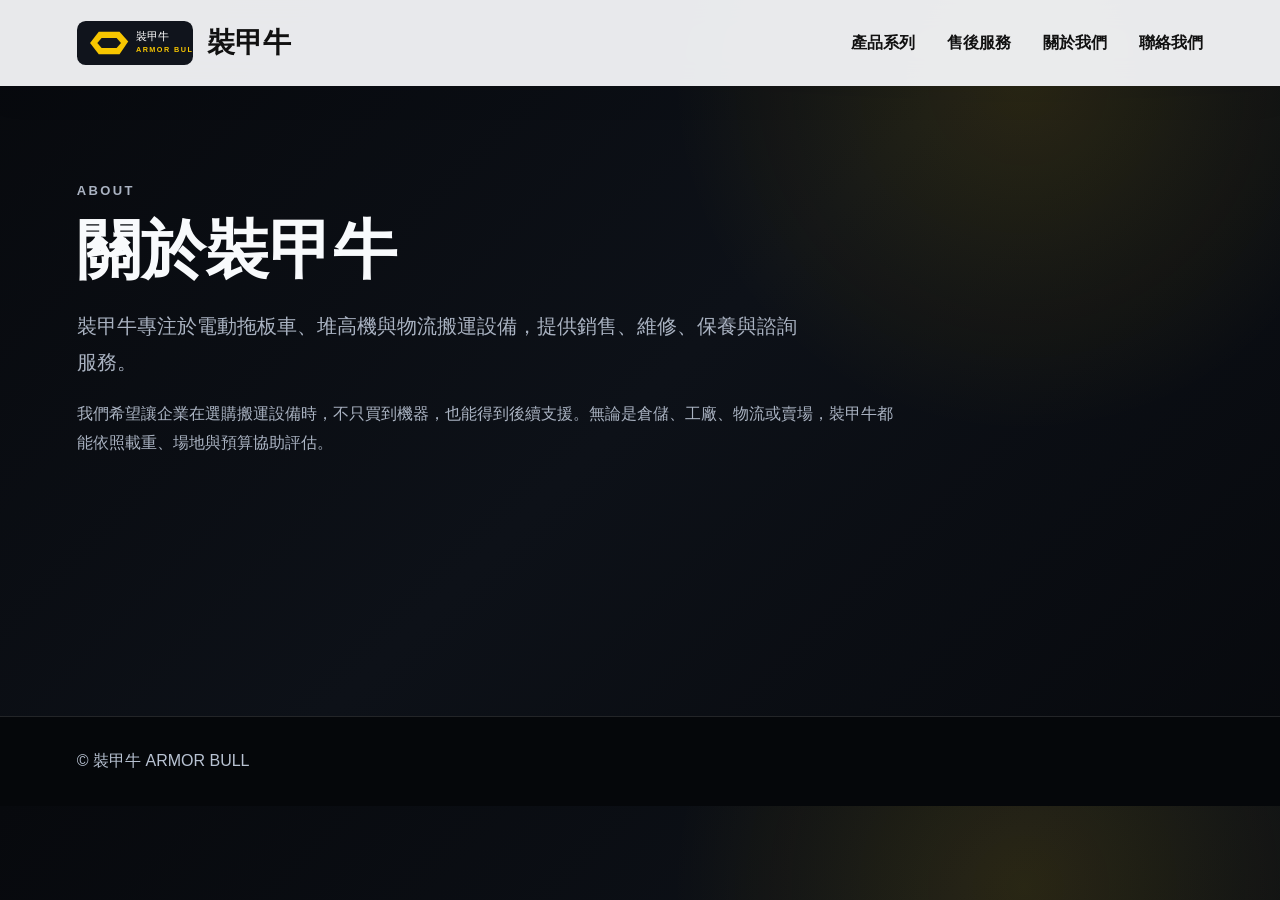
==== about.html @ fff9e332 "Add files via upload" ====
<!doctype html><html lang="zh-Hant"><head><meta charset="utf-8"><meta name="viewport" content="width=device-width,initial-scale=1"><title>關於裝甲牛｜ARMOR BULL</title><link rel="stylesheet" href="css/style.css"></head><body><header class="top"><a class="brand" href="index.html"><img src="images/logo.svg"><span>裝甲牛</span></a><button class="menu">☰</button><nav><a href="products.html">產品系列</a><a href="service.html">售後服務</a><a href="about.html">關於我們</a><a href="contact.html">聯絡我們</a></nav></header><main class="page narrow"><p class="eyebrow">ABOUT</p><h1>關於裝甲牛</h1><p class="lead">裝甲牛專注於電動拖板車、堆高機與物流搬運設備，提供銷售、維修、保養與諮詢服務。</p><p>我們希望讓企業在選購搬運設備時，不只買到機器，也能得到後續支援。無論是倉儲、工廠、物流或賣場，裝甲牛都能依照載重、場地與預算協助評估。</p></main><footer>© 裝甲牛 ARMOR BULL</footer><script src="js/main.js"></script></body></html>
---- css/style.css ----
:root{--bg:#07090d;--panel:#111620;--panel2:#171d28;--text:#f8fafc;--muted:#aab3c2;--yellow:#f7c600;--red:#d70f1d;--green:#06c755;--line:rgba(255,255,255,.12)}*{box-sizing:border-box}html{scroll-behavior:smooth}body{margin:0;font-family:'Noto Sans TC','Microsoft JhengHei',Arial,sans-serif;background:radial-gradient(circle at 80% 10%,rgba(247,198,0,.12),transparent 28%),linear-gradient(135deg,#07090d,#0d1118 50%,#07090d);color:var(--text)}a{color:inherit;text-decoration:none}.top{position:sticky;top:0;z-index:20;height:86px;display:flex;align-items:center;gap:28px;padding:0 6vw;background:rgba(247,248,250,.94);backdrop-filter:blur(14px);box-shadow:0 10px 30px rgba(0,0,0,.08);color:#111}.brand{display:flex;align-items:center;gap:14px;font-weight:900;font-size:28px}.brand img{width:116px;height:auto}.top nav{display:flex;gap:32px;margin-left:auto;font-weight:800}.top nav a{position:relative}.top nav a:after{content:"";position:absolute;left:0;bottom:-8px;width:0;height:3px;background:var(--yellow);transition:.25s}.top nav a:hover:after{width:100%}.actions{display:flex;gap:12px}.btn{display:inline-flex;align-items:center;justify-content:center;padding:15px 22px;border-radius:14px;font-weight:900;box-shadow:0 12px 28px rgba(0,0,0,.18);transition:.2s}.btn:hover{transform:translateY(-2px)}.red{background:var(--red);color:white}.green{background:var(--green);color:white}.yellow{background:var(--yellow);color:#111}.outline{border:1px solid white;color:white;background:transparent}.menu{display:none}.hero{min-height:calc(100vh - 86px);display:grid;grid-template-columns:1fr 1fr;gap:40px;align-items:center;padding:70px 6vw 40px;overflow:hidden}.eyebrow{color:var(--yellow);font-weight:900;letter-spacing:.18em;font-size:13px}.hero h1{font-size:clamp(46px,7vw,92px);line-height:1.02;margin:12px 0 24px;letter-spacing:-.06em}.hero h1 span{color:var(--yellow);text-shadow:0 0 28px rgba(247,198,0,.25)}.hero p,.lead{color:#dbe4f0;font-size:20px;line-height:1.8;max-width:720px}.heroBtns{display:flex;gap:12px;margin:28px 0}.heroArt{position:relative}.heroArt:before{content:"";position:absolute;inset:12% -8%;background:radial-gradient(circle,rgba(247,198,0,.35),transparent 58%);filter:blur(30px)}.heroArt img{position:relative;width:100%;animation:float 4s ease-in-out infinite}.stats{display:grid;grid-template-columns:repeat(4,1fr);gap:14px;margin-top:30px}.stats b{background:rgba(255,255,255,.06);border:1px solid var(--line);padding:20px 16px;border-radius:18px;font-size:26px}.stats span{display:block;color:#cbd5e1;font-size:13px;margin-top:8px}.section,.split,.page{padding:80px 6vw}.sectionHead{display:flex;align-items:end;justify-content:space-between;margin-bottom:24px}.section h2,.split h2,.page h1{font-size:clamp(34px,5vw,64px);line-height:1.1;margin:8px 0 22px}.cards,.productGrid{display:grid;grid-template-columns:repeat(3,1fr);gap:22px}.cards article,.productGrid article,.contactBox{background:linear-gradient(180deg,rgba(255,255,255,.08),rgba(255,255,255,.03));border:1px solid var(--line);border-radius:26px;padding:28px;box-shadow:0 24px 70px rgba(0,0,0,.22)}.cards h3,.productGrid h2{font-size:28px;margin:0 0 14px}.cards p,.productGrid p,.page p,.serviceList{color:var(--muted);line-height:1.8}.split{display:grid;grid-template-columns:1fr 1fr;gap:40px;align-items:center;background:linear-gradient(90deg,rgba(247,198,0,.08),transparent)}.serviceList{list-style:none;margin:0;padding:0;display:grid;gap:14px}.serviceList li{background:#101620;border:1px solid var(--line);padding:22px 26px;border-radius:18px;font-weight:900;color:white}.serviceList li:before{content:"✓";color:var(--yellow);margin-right:12px}.cta{text-align:center;margin:40px 6vw 80px;padding:60px 24px;border-radius:34px;background:linear-gradient(135deg,#191f2b,#090b10);border:1px solid var(--line)}.cta h2{font-size:42px;margin:0 0 14px}.productGrid img{width:100%;background:#0c1119;border-radius:18px}.page{min-height:70vh}.narrow{max-width:980px}.contactBox{display:grid;grid-template-columns:1fr 1fr;gap:24px}.contactBox iframe{width:100%;height:360px;border:0;border-radius:20px;filter:grayscale(.15)}footer{padding:34px 6vw;color:#b8c2d2;background:#05070a;border-top:1px solid var(--line)}.reveal{opacity:0;transform:translateY(28px);transition:.7s}.reveal.show{opacity:1;transform:none}@keyframes float{0%,100%{transform:translateY(0)}50%{transform:translateY(-16px)}}@media(max-width:900px){.top{height:auto;min-height:76px;flex-wrap:wrap;padding:12px 5vw}.brand img{width:90px}.brand{font-size:22px}.menu{display:block;margin-left:auto;background:#111;color:#fff;border:0;border-radius:10px;padding:10px 14px}.top nav,.actions{display:none;width:100%}.top.open nav,.top.open .actions{display:flex;flex-direction:column;gap:12px}.hero{grid-template-columns:1fr;padding-top:44px}.stats,.cards,.productGrid,.split,.contactBox{grid-template-columns:1fr}.hero h1{font-size:54px}.hero p{font-size:17px}.section,.split,.page{padding:54px 5vw}.cta h2{font-size:30px}}
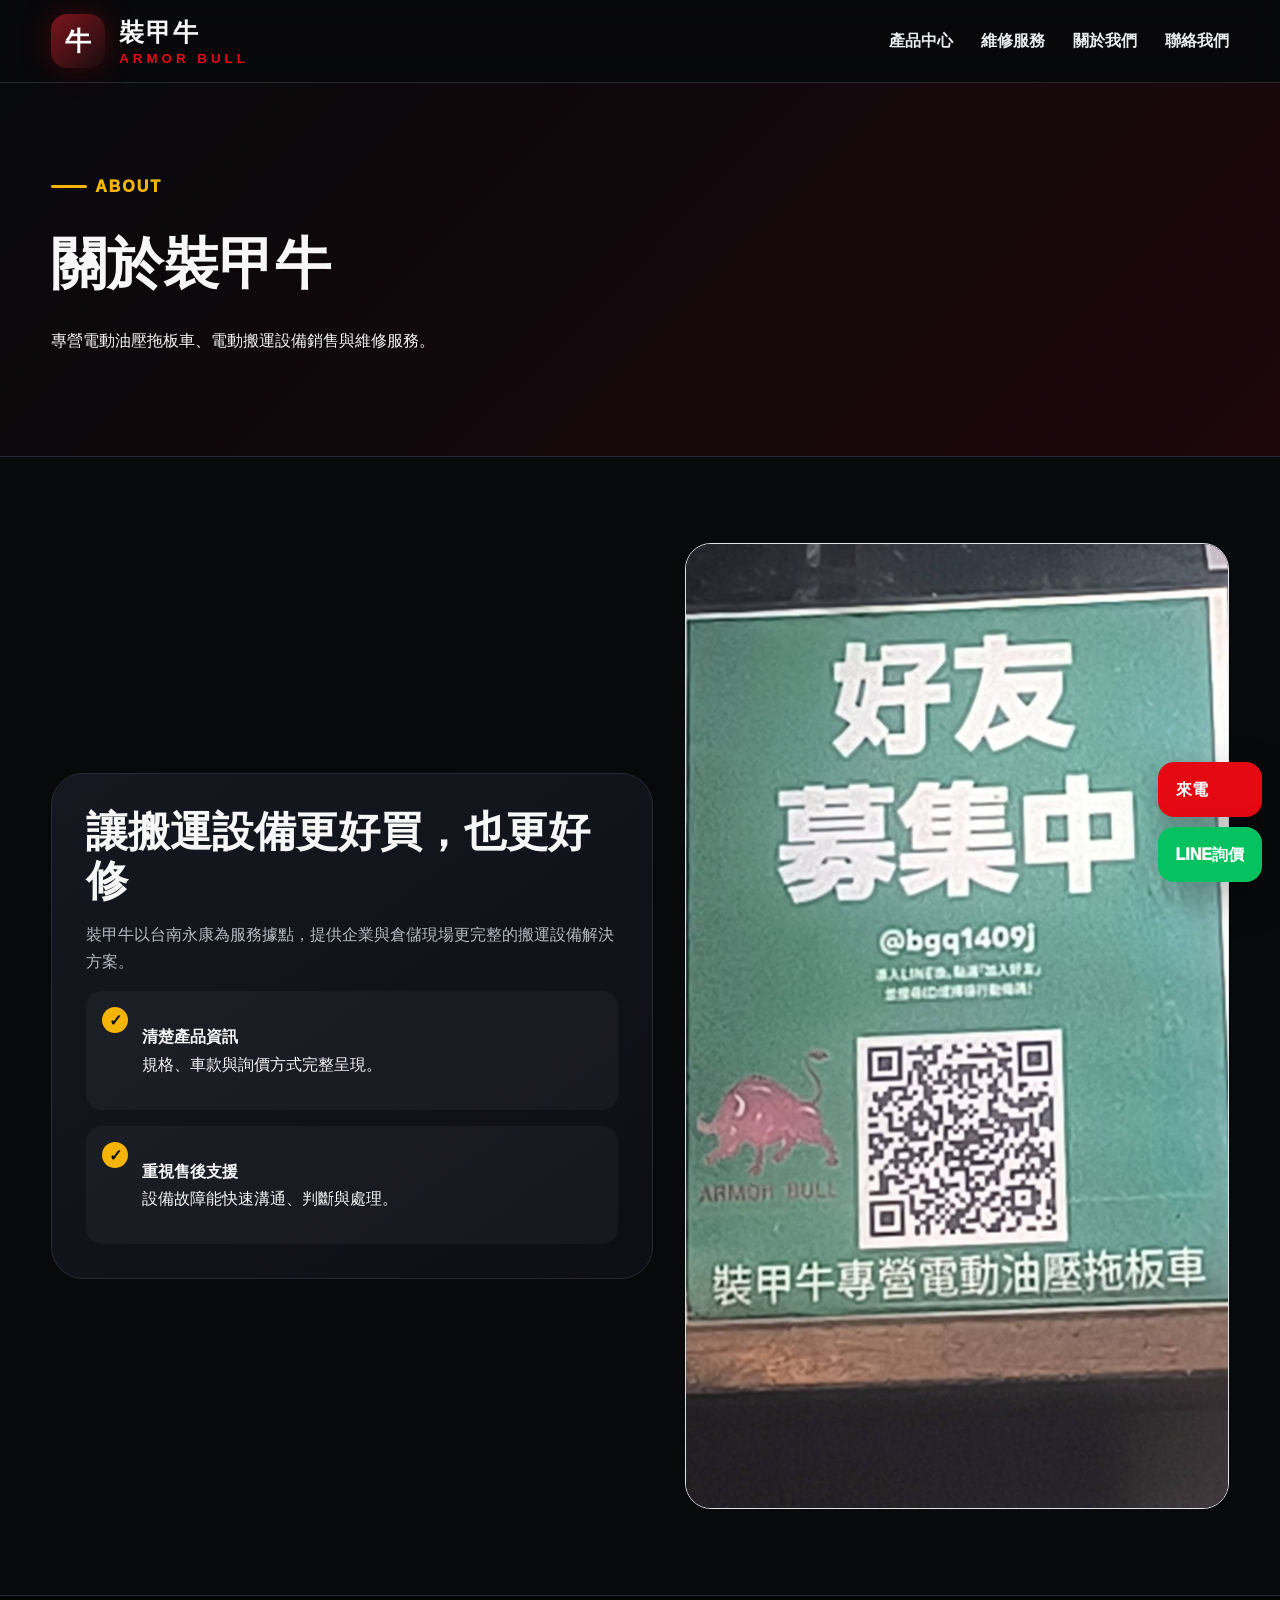
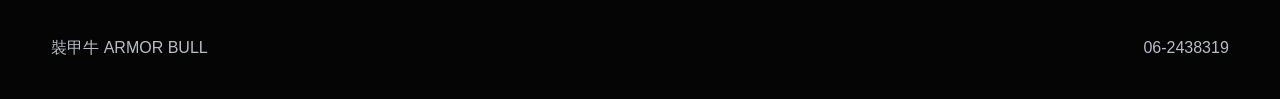
==== commit 9fee3915: "Add files via upload" ====
--- a/about.html
+++ b/about.html
@@ -1 +1 @@
-<!doctype html><html lang="zh-Hant"><head><meta charset="utf-8"><meta name="viewport" content="width=device-width,initial-scale=1"><title>關於裝甲牛｜ARMOR BULL</title><link rel="stylesheet" href="css/style.css"></head><body><header class="top"><a class="brand" href="index.html"><img src="images/logo.svg"><span>裝甲牛</span></a><button class="menu">☰</button><nav><a href="products.html">產品系列</a><a href="service.html">售後服務</a><a href="about.html">關於我們</a><a href="contact.html">聯絡我們</a></nav></header><main class="page narrow"><p class="eyebrow">ABOUT</p><h1>關於裝甲牛</h1><p class="lead">裝甲牛專注於電動拖板車、堆高機與物流搬運設備，提供銷售、維修、保養與諮詢服務。</p><p>我們希望讓企業在選購搬運設備時，不只買到機器，也能得到後續支援。無論是倉儲、工廠、物流或賣場，裝甲牛都能依照載重、場地與預算協助評估。</p></main><footer>© 裝甲牛 ARMOR BULL</footer><script src="js/main.js"></script></body></html>
+<!doctype html><html lang="zh-Hant"><head><meta charset="utf-8"><meta name="viewport" content="width=device-width,initial-scale=1"><title>關於裝甲牛｜ARMOR BULL</title><link rel="stylesheet" href="css/style.css"></head><body><nav class="nav"><div class="container nav-inner"><a class="brand" href="index.html"><div class="bull-mark"><span>牛</span></div><div><h1>裝甲牛</h1><small>ARMOR BULL</small></div></a><div class="nav-links"><a href="products.html">產品中心</a><a href="service.html">維修服務</a><a href="about.html">關於我們</a><a href="contact.html">聯絡我們</a></div></div></nav><header class="page-hero"><div class="container"><div class="eyebrow">ABOUT</div><h2>關於裝甲牛</h2><p class="lead">專營電動油壓拖板車、電動搬運設備銷售與維修服務。</p></div></header><section class="section"><div class="container feature"><div class="feature-box"><h2>讓搬運設備更好買，也更好修</h2><p class="lead">裝甲牛以台南永康為服務據點，提供企業與倉儲現場更完整的搬運設備解決方案。</p><div class="feature-list"><div><span class="check">✓</span><p><b>清楚產品資訊</b><br>規格、車款與詢價方式完整呈現。</p></div><div><span class="check">✓</span><p><b>重視售後支援</b><br>設備故障能快速溝通、判斷與處理。</p></div></div></div><div class="detail-img"><img src="images/armorbull-line-card.jpg" alt="裝甲牛 LINE QR Code"></div></div></section><footer class="footer"><div class="container footer-grid"><div>裝甲牛 ARMOR BULL</div><div>06-2438319</div></div></footer><div class="floating"><a class="btn-red" href="tel:062438319">來電</a><a class="btn-green" href="contact.html">LINE詢價</a></div><script src="js/main.js"></script></body></html>
--- a/css/style.css
+++ b/css/style.css
@@ -1 +1 @@
-:root{--bg:#07090d;--panel:#111620;--panel2:#171d28;--text:#f8fafc;--muted:#aab3c2;--yellow:#f7c600;--red:#d70f1d;--green:#06c755;--line:rgba(255,255,255,.12)}*{box-sizing:border-box}html{scroll-behavior:smooth}body{margin:0;font-family:'Noto Sans TC','Microsoft JhengHei',Arial,sans-serif;background:radial-gradient(circle at 80% 10%,rgba(247,198,0,.12),transparent 28%),linear-gradient(135deg,#07090d,#0d1118 50%,#07090d);color:var(--text)}a{color:inherit;text-decoration:none}.top{position:sticky;top:0;z-index:20;height:86px;display:flex;align-items:center;gap:28px;padding:0 6vw;background:rgba(247,248,250,.94);backdrop-filter:blur(14px);box-shadow:0 10px 30px rgba(0,0,0,.08);color:#111}.brand{display:flex;align-items:center;gap:14px;font-weight:900;font-size:28px}.brand img{width:116px;height:auto}.top nav{display:flex;gap:32px;margin-left:auto;font-weight:800}.top nav a{position:relative}.top nav a:after{content:"";position:absolute;left:0;bottom:-8px;width:0;height:3px;background:var(--yellow);transition:.25s}.top nav a:hover:after{width:100%}.actions{display:flex;gap:12px}.btn{display:inline-flex;align-items:center;justify-content:center;padding:15px 22px;border-radius:14px;font-weight:900;box-shadow:0 12px 28px rgba(0,0,0,.18);transition:.2s}.btn:hover{transform:translateY(-2px)}.red{background:var(--red);color:white}.green{background:var(--green);color:white}.yellow{background:var(--yellow);color:#111}.outline{border:1px solid white;color:white;background:transparent}.menu{display:none}.hero{min-height:calc(100vh - 86px);display:grid;grid-template-columns:1fr 1fr;gap:40px;align-items:center;padding:70px 6vw 40px;overflow:hidden}.eyebrow{color:var(--yellow);font-weight:900;letter-spacing:.18em;font-size:13px}.hero h1{font-size:clamp(46px,7vw,92px);line-height:1.02;margin:12px 0 24px;letter-spacing:-.06em}.hero h1 span{color:var(--yellow);text-shadow:0 0 28px rgba(247,198,0,.25)}.hero p,.lead{color:#dbe4f0;font-size:20px;line-height:1.8;max-width:720px}.heroBtns{display:flex;gap:12px;margin:28px 0}.heroArt{position:relative}.heroArt:before{content:"";position:absolute;inset:12% -8%;background:radial-gradient(circle,rgba(247,198,0,.35),transparent 58%);filter:blur(30px)}.heroArt img{position:relative;width:100%;animation:float 4s ease-in-out infinite}.stats{display:grid;grid-template-columns:repeat(4,1fr);gap:14px;margin-top:30px}.stats b{background:rgba(255,255,255,.06);border:1px solid var(--line);padding:20px 16px;border-radius:18px;font-size:26px}.stats span{display:block;color:#cbd5e1;font-size:13px;margin-top:8px}.section,.split,.page{padding:80px 6vw}.sectionHead{display:flex;align-items:end;justify-content:space-between;margin-bottom:24px}.section h2,.split h2,.page h1{font-size:clamp(34px,5vw,64px);line-height:1.1;margin:8px 0 22px}.cards,.productGrid{display:grid;grid-template-columns:repeat(3,1fr);gap:22px}.cards article,.productGrid article,.contactBox{background:linear-gradient(180deg,rgba(255,255,255,.08),rgba(255,255,255,.03));border:1px solid var(--line);border-radius:26px;padding:28px;box-shadow:0 24px 70px rgba(0,0,0,.22)}.cards h3,.productGrid h2{font-size:28px;margin:0 0 14px}.cards p,.productGrid p,.page p,.serviceList{color:var(--muted);line-height:1.8}.split{display:grid;grid-template-columns:1fr 1fr;gap:40px;align-items:center;background:linear-gradient(90deg,rgba(247,198,0,.08),transparent)}.serviceList{list-style:none;margin:0;padding:0;display:grid;gap:14px}.serviceList li{background:#101620;border:1px solid var(--line);padding:22px 26px;border-radius:18px;font-weight:900;color:white}.serviceList li:before{content:"✓";color:var(--yellow);margin-right:12px}.cta{text-align:center;margin:40px 6vw 80px;padding:60px 24px;border-radius:34px;background:linear-gradient(135deg,#191f2b,#090b10);border:1px solid var(--line)}.cta h2{font-size:42px;margin:0 0 14px}.productGrid img{width:100%;background:#0c1119;border-radius:18px}.page{min-height:70vh}.narrow{max-width:980px}.contactBox{display:grid;grid-template-columns:1fr 1fr;gap:24px}.contactBox iframe{width:100%;height:360px;border:0;border-radius:20px;filter:grayscale(.15)}footer{padding:34px 6vw;color:#b8c2d2;background:#05070a;border-top:1px solid var(--line)}.reveal{opacity:0;transform:translateY(28px);transition:.7s}.reveal.show{opacity:1;transform:none}@keyframes float{0%,100%{transform:translateY(0)}50%{transform:translateY(-16px)}}@media(max-width:900px){.top{height:auto;min-height:76px;flex-wrap:wrap;padding:12px 5vw}.brand img{width:90px}.brand{font-size:22px}.menu{display:block;margin-left:auto;background:#111;color:#fff;border:0;border-radius:10px;padding:10px 14px}.top nav,.actions{display:none;width:100%}.top.open nav,.top.open .actions{display:flex;flex-direction:column;gap:12px}.hero{grid-template-columns:1fr;padding-top:44px}.stats,.cards,.productGrid,.split,.contactBox{grid-template-columns:1fr}.hero h1{font-size:54px}.hero p{font-size:17px}.section,.split,.page{padding:54px 5vw}.cta h2{font-size:30px}}
+:root{--bg:#08090b;--panel:#111318;--text:#f7f7f7;--muted:#b7bbc5;--red:#e50914;--gold:#f5b400;--line:#262a33;--green:#05c160}*{box-sizing:border-box}html{scroll-behavior:smooth}body{margin:0;font-family:"Noto Sans TC","Microsoft JhengHei",Arial,sans-serif;background:#08090b;color:var(--text);line-height:1.7}a{text-decoration:none;color:inherit}img{max-width:100%;display:block}.container{width:min(1180px,92%);margin:auto}.nav{position:sticky;top:0;z-index:50;background:rgba(8,9,11,.88);backdrop-filter:blur(16px);border-bottom:1px solid var(--line)}.nav-inner{height:82px;display:flex;align-items:center;justify-content:space-between;gap:24px}.brand{display:flex;align-items:center;gap:14px}.bull-mark{width:54px;height:54px;border-radius:16px;background:linear-gradient(135deg,#7b151c,#1a0d0f);display:grid;place-items:center;box-shadow:0 0 30px rgba(229,9,20,.25)}.bull-mark span{font-weight:1000;font-size:26px;color:#fff}.brand h1{font-size:25px;margin:0;letter-spacing:2px}.brand small{display:block;color:var(--red);font-weight:900;letter-spacing:4px;margin-top:-6px}.nav-links{display:flex;gap:28px;align-items:center;font-weight:800}.nav-links a{color:#e9ebef}.nav-links a:hover{color:var(--gold)}.btn{display:inline-flex;align-items:center;justify-content:center;gap:8px;border-radius:14px;padding:12px 18px;font-weight:900;border:1px solid transparent}.btn-red{background:var(--red);color:#fff;box-shadow:0 15px 40px rgba(229,9,20,.28)}.btn-green{background:var(--green);color:#fff}.btn-outline{border-color:#fff;color:#fff}.hero{position:relative;min-height:calc(100vh - 82px);overflow:hidden;background:radial-gradient(circle at 75% 30%,rgba(229,9,20,.35),transparent 28%),linear-gradient(120deg,#07080a 0%,#101116 55%,#24080d 100%)}.hero:before{content:"";position:absolute;inset:0;background:linear-gradient(rgba(255,255,255,.035) 1px,transparent 1px),linear-gradient(90deg,rgba(255,255,255,.035) 1px,transparent 1px);background-size:58px 58px;mask-image:linear-gradient(to bottom,black,transparent 85%)}.hero-grid{position:relative;display:grid;grid-template-columns:1fr 1fr;gap:44px;align-items:center;min-height:calc(100vh - 82px);padding:72px 0}.eyebrow{display:inline-flex;gap:8px;align-items:center;color:var(--gold);font-weight:1000;letter-spacing:2px;margin-bottom:16px}.eyebrow:before{content:"";width:36px;height:3px;background:var(--gold);border-radius:99px}.hero h2{font-size:clamp(44px,7vw,92px);line-height:1.02;margin:0 0 22px;font-weight:1000;letter-spacing:-2px}.hero h2 span{color:var(--red)}.hero p{font-size:20px;color:#e9edf5;max-width:640px;margin:0 0 28px}.hero-actions{display:flex;gap:14px;flex-wrap:wrap}.hero-card{position:relative;border-radius:36px;background:linear-gradient(145deg,rgba(255,255,255,.12),rgba(255,255,255,.03));border:1px solid rgba(255,255,255,.13);padding:18px;box-shadow:0 30px 80px rgba(0,0,0,.45)}.hero-card img{border-radius:26px;aspect-ratio:4/5;object-fit:cover;object-position:center}.spec-strip{display:grid;grid-template-columns:repeat(4,1fr);gap:14px;margin-top:28px}.spec{background:rgba(255,255,255,.06);border:1px solid rgba(255,255,255,.1);border-radius:18px;padding:18px}.spec b{font-size:26px;color:#fff}.spec span{display:block;color:#bfc3ce;font-weight:700}.section{padding:86px 0}.section.light{background:#f5f6f8;color:#15171d}.section-head{display:flex;align-items:end;justify-content:space-between;gap:24px;margin-bottom:34px}.section h2{font-size:42px;line-height:1.15;margin:0}.section p.lead{color:var(--muted);max-width:680px}.light p.lead{color:#535864}.grid3{display:grid;grid-template-columns:repeat(3,1fr);gap:22px}.card{background:var(--panel);border:1px solid var(--line);border-radius:26px;overflow:hidden;transition:.25s}.card:hover{transform:translateY(-6px);border-color:rgba(245,180,0,.55)}.card-img{height:280px;background:#fff;display:grid;place-items:center;overflow:hidden}.card-img img{width:100%;height:100%;object-fit:cover}.card-body{padding:24px}.tag{display:inline-flex;padding:5px 10px;background:rgba(229,9,20,.13);color:#ff5861;border-radius:999px;font-size:13px;font-weight:900;margin-bottom:10px}.card h3{font-size:26px;margin:0 0 8px}.card p{color:var(--muted);margin:0 0 16px}.meta{display:flex;gap:10px;flex-wrap:wrap}.meta span{border:1px solid var(--line);border-radius:999px;padding:6px 10px;color:#dfe2ea;font-size:13px}.light .card{background:#fff;border-color:#e1e4ea;color:#111}.light .card p{color:#555b66}.light .meta span{color:#333;border-color:#d8dbe2}.feature{display:grid;grid-template-columns:1.05fr .95fr;gap:32px;align-items:center}.feature-box{background:linear-gradient(145deg,#151820,#0d0f14);border:1px solid var(--line);border-radius:32px;padding:34px}.feature-list{display:grid;gap:16px}.feature-list div{display:flex;gap:14px;align-items:flex-start;background:rgba(255,255,255,.04);padding:16px;border-radius:16px}.check{width:26px;height:26px;border-radius:50%;background:var(--gold);color:#111;display:grid;place-items:center;font-weight:1000;flex:0 0 auto}.gallery{display:grid;grid-template-columns:1.2fr .8fr;gap:18px}.gallery img{border-radius:24px;background:#fff;width:100%;height:100%;object-fit:cover}.gallery-side{display:grid;gap:18px}.service-grid{display:grid;grid-template-columns:repeat(4,1fr);gap:18px}.service{padding:26px;border-radius:24px;background:#fff;border:1px solid #e2e4e9}.service h3{margin:0 0 8px}.service p{color:#555b66;margin:0}.contact-band{background:linear-gradient(135deg,#e50914,#7b1117);border-radius:34px;padding:42px;display:flex;justify-content:space-between;gap:24px;align-items:center}.contact-band h2{margin:0;font-size:36px}.footer{background:#050506;border-top:1px solid var(--line);padding:38px 0;color:#b8bdc8}.footer-grid{display:flex;justify-content:space-between;gap:24px;flex-wrap:wrap}.floating{position:fixed;right:18px;bottom:18px;z-index:60;display:grid;gap:10px}.floating a{padding:14px 18px;border-radius:16px;color:#fff;font-weight:1000;box-shadow:0 15px 40px rgba(0,0,0,.28)}.page-hero{padding:86px 0;background:linear-gradient(135deg,#08090b,#1d070b);border-bottom:1px solid var(--line)}.page-hero h2{font-size:56px;margin:0}.product-detail{display:grid;grid-template-columns:1fr 1fr;gap:28px;align-items:start;margin-bottom:36px}.detail-img{background:#fff;border-radius:26px;overflow:hidden;border:1px solid #e2e4e9}.detail-card{background:#fff;border-radius:26px;padding:28px;border:1px solid #e2e4e9}.detail-card h3{font-size:32px;margin:0 0 10px}.table{width:100%;border-collapse:collapse;background:#fff;border-radius:20px;overflow:hidden}.table th,.table td{border-bottom:1px solid #e5e7eb;padding:13px;text-align:left}.table th{background:#111318;color:#fff}.note{font-size:14px;color:#667}@media(max-width:900px){.nav-inner{height:auto;padding:14px 0;align-items:flex-start}.nav-links{display:none}.hero-grid,.feature,.product-detail,.gallery{grid-template-columns:1fr}.spec-strip,.grid3,.service-grid{grid-template-columns:1fr 1fr}.hero h2{font-size:48px}.section h2,.page-hero h2{font-size:36px}.contact-band{display:block}.hero-card img{aspect-ratio:1/1}}@media(max-width:560px){.spec-strip,.grid3,.service-grid{grid-template-columns:1fr}.brand h1{font-size:21px}.hero{min-height:auto}.hero-grid{padding:42px 0}.section{padding:58px 0}.floating{right:12px;bottom:12px}.floating a{padding:12px 14px}.card-img{height:220px}}
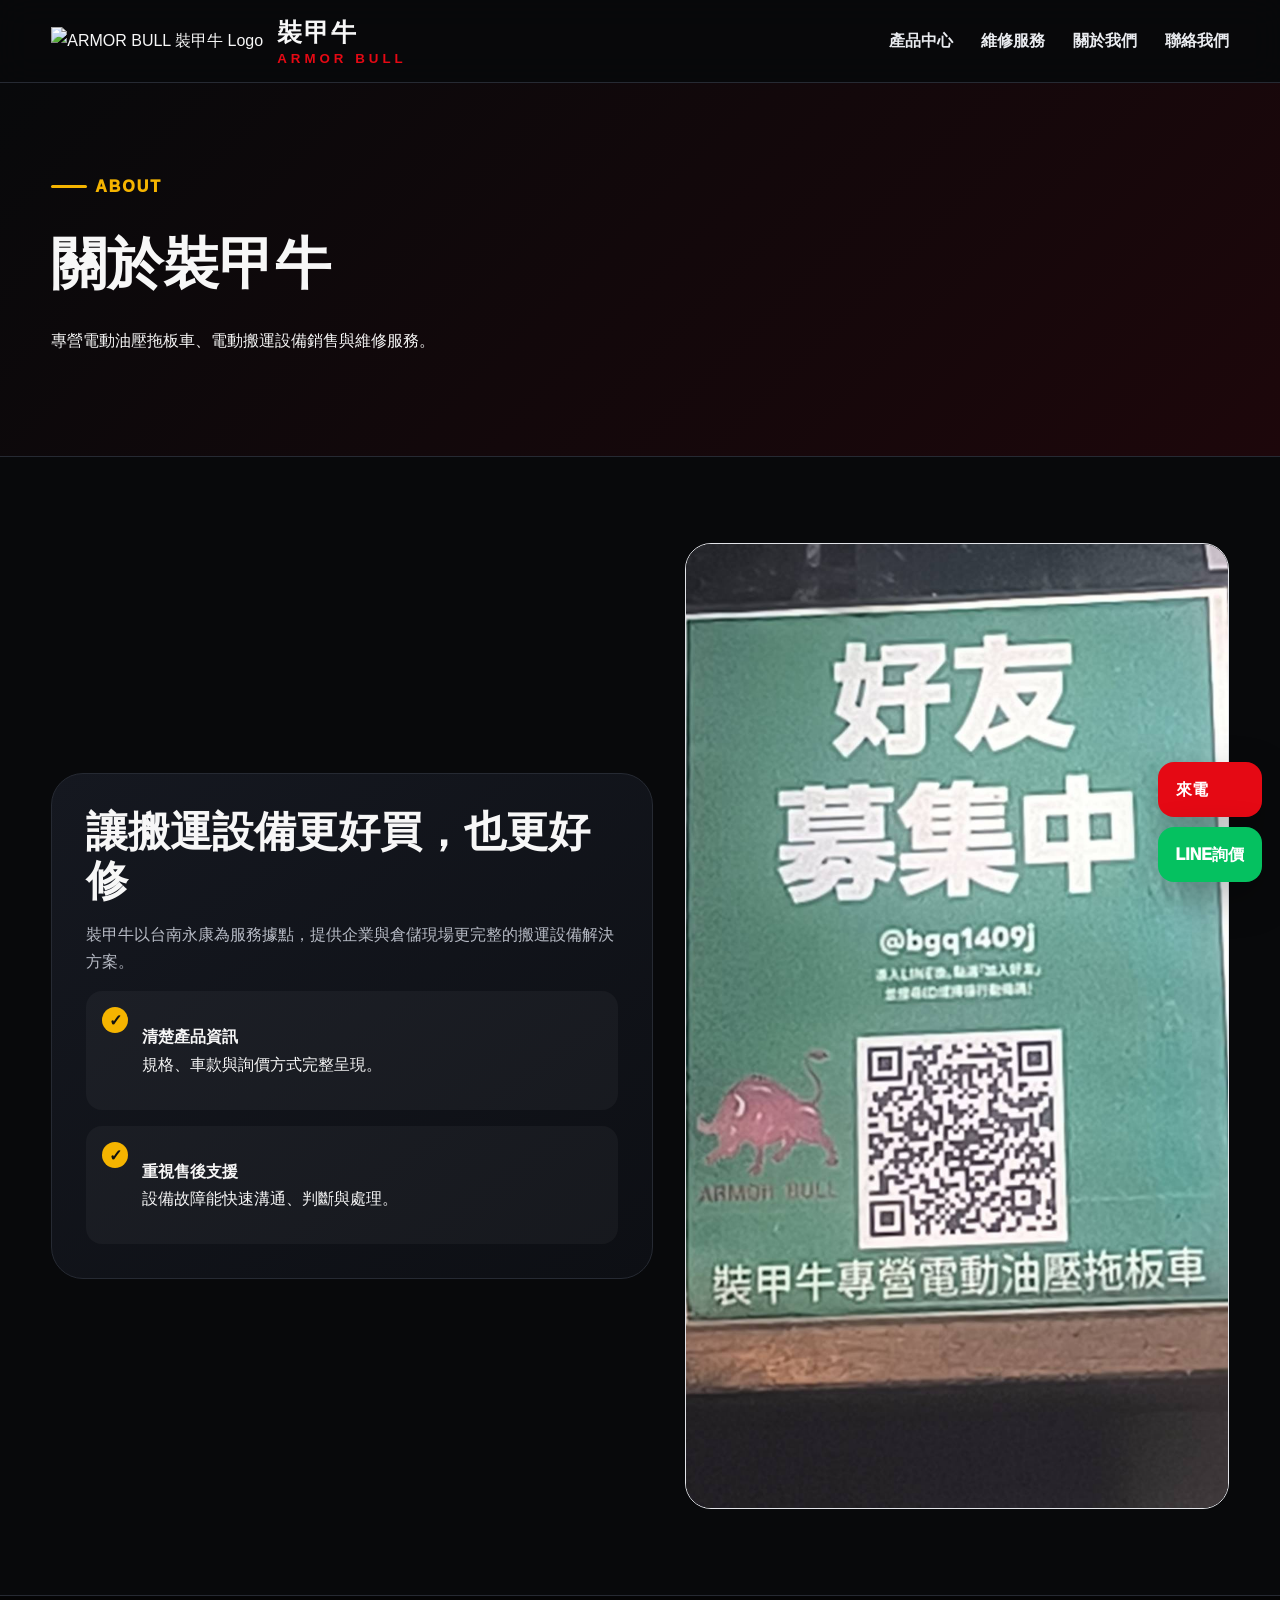
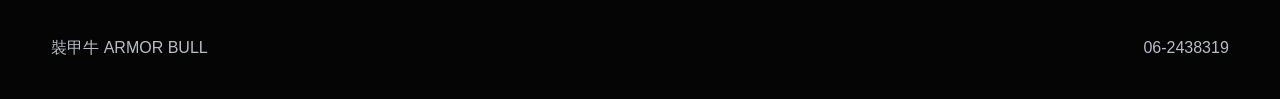
==== commit 60a9649f: "Add files via upload" ====
--- a/about.html
+++ b/about.html
@@ -1 +1 @@
-<!doctype html><html lang="zh-Hant"><head><meta charset="utf-8"><meta name="viewport" content="width=device-width,initial-scale=1"><title>關於裝甲牛｜ARMOR BULL</title><link rel="stylesheet" href="css/style.css"></head><body><nav class="nav"><div class="container nav-inner"><a class="brand" href="index.html"><div class="bull-mark"><span>牛</span></div><div><h1>裝甲牛</h1><small>ARMOR BULL</small></div></a><div class="nav-links"><a href="products.html">產品中心</a><a href="service.html">維修服務</a><a href="about.html">關於我們</a><a href="contact.html">聯絡我們</a></div></div></nav><header class="page-hero"><div class="container"><div class="eyebrow">ABOUT</div><h2>關於裝甲牛</h2><p class="lead">專營電動油壓拖板車、電動搬運設備銷售與維修服務。</p></div></header><section class="section"><div class="container feature"><div class="feature-box"><h2>讓搬運設備更好買，也更好修</h2><p class="lead">裝甲牛以台南永康為服務據點，提供企業與倉儲現場更完整的搬運設備解決方案。</p><div class="feature-list"><div><span class="check">✓</span><p><b>清楚產品資訊</b><br>規格、車款與詢價方式完整呈現。</p></div><div><span class="check">✓</span><p><b>重視售後支援</b><br>設備故障能快速溝通、判斷與處理。</p></div></div></div><div class="detail-img"><img src="images/armorbull-line-card.jpg" alt="裝甲牛 LINE QR Code"></div></div></section><footer class="footer"><div class="container footer-grid"><div>裝甲牛 ARMOR BULL</div><div>06-2438319</div></div></footer><div class="floating"><a class="btn-red" href="tel:062438319">來電</a><a class="btn-green" href="contact.html">LINE詢價</a></div><script src="js/main.js"></script></body></html>
+<!doctype html><html lang="zh-Hant"><head><meta charset="utf-8"><meta name="viewport" content="width=device-width,initial-scale=1"><title>關於裝甲牛｜ARMOR BULL</title><link rel="stylesheet" href="css/style.css"></head><body><nav class="nav"><div class="container nav-inner"><a class="brand" href="index.html"><img class="brand-logo" src="images/armor-bull-logo.jpg" alt="ARMOR BULL 裝甲牛 Logo"><div><h1>裝甲牛</h1><small>ARMOR BULL</small></div></a><div class="nav-links"><a href="products.html">產品中心</a><a href="service.html">維修服務</a><a href="about.html">關於我們</a><a href="contact.html">聯絡我們</a></div></div></nav><header class="page-hero"><div class="container"><div class="eyebrow">ABOUT</div><h2>關於裝甲牛</h2><p class="lead">專營電動油壓拖板車、電動搬運設備銷售與維修服務。</p></div></header><section class="section"><div class="container feature"><div class="feature-box"><h2>讓搬運設備更好買，也更好修</h2><p class="lead">裝甲牛以台南永康為服務據點，提供企業與倉儲現場更完整的搬運設備解決方案。</p><div class="feature-list"><div><span class="check">✓</span><p><b>清楚產品資訊</b><br>規格、車款與詢價方式完整呈現。</p></div><div><span class="check">✓</span><p><b>重視售後支援</b><br>設備故障能快速溝通、判斷與處理。</p></div></div></div><div class="detail-img"><img src="images/armorbull-line-card.jpg" alt="裝甲牛 LINE QR Code"></div></div></section><footer class="footer"><div class="container footer-grid"><div>裝甲牛 ARMOR BULL</div><div>06-2438319</div></div></footer><div class="floating"><a class="btn-red" href="tel:062438319">來電</a><a class="btn-green" href="contact.html">LINE詢價</a></div><script src="js/main.js"></script></body></html>
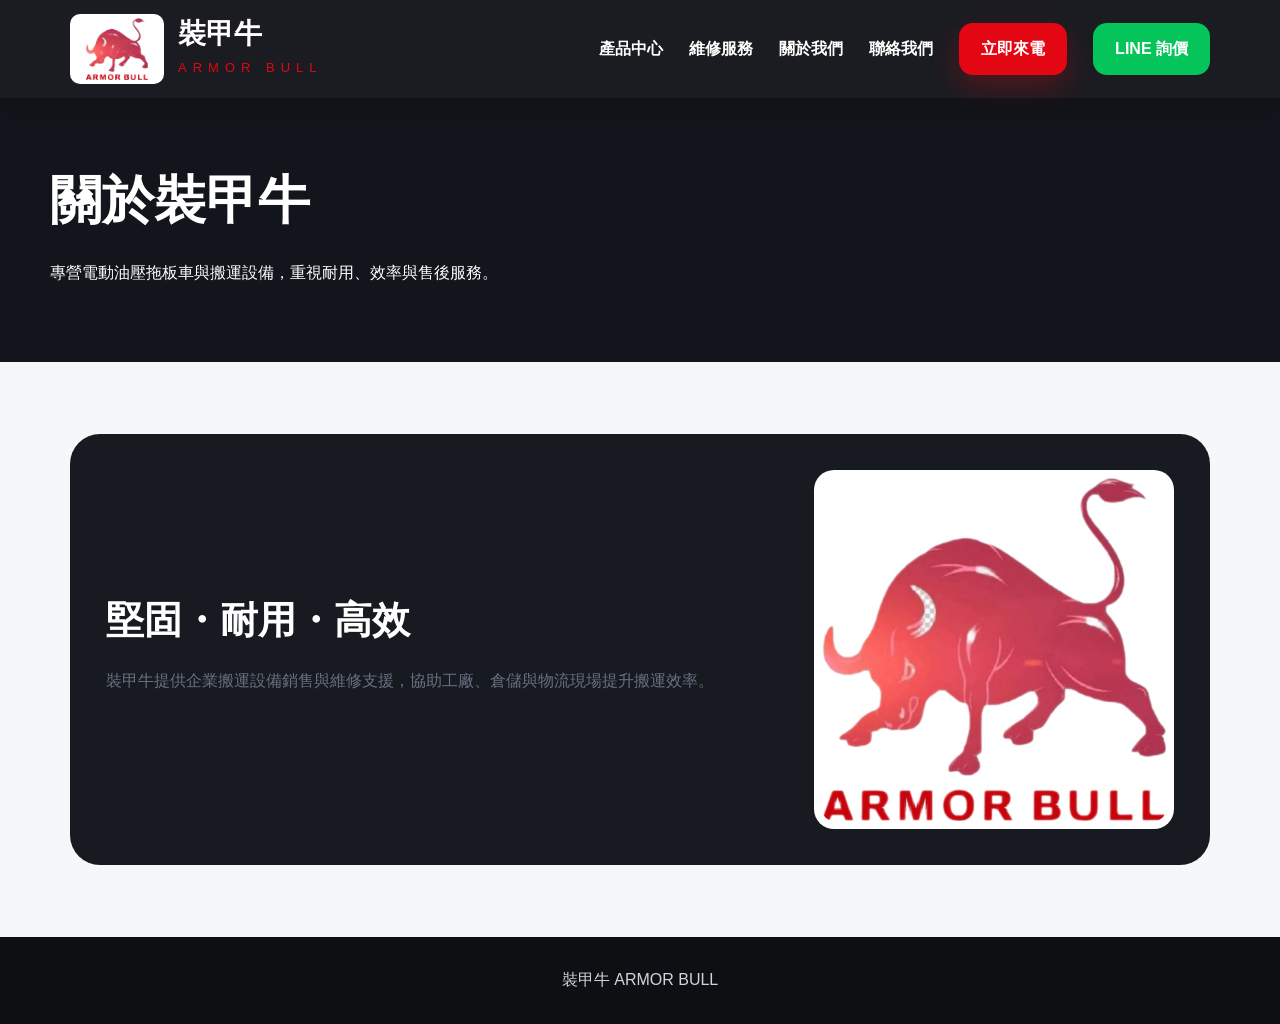
==== commit 3e1cd060: "Add files via upload" ====
--- a/about.html
+++ b/about.html
@@ -1 +1 @@
-<!doctype html><html lang="zh-Hant"><head><meta charset="utf-8"><meta name="viewport" content="width=device-width,initial-scale=1"><title>關於裝甲牛｜ARMOR BULL</title><link rel="stylesheet" href="css/style.css"></head><body><nav class="nav"><div class="container nav-inner"><a class="brand" href="index.html"><img class="brand-logo" src="images/armor-bull-logo.jpg" alt="ARMOR BULL 裝甲牛 Logo"><div><h1>裝甲牛</h1><small>ARMOR BULL</small></div></a><div class="nav-links"><a href="products.html">產品中心</a><a href="service.html">維修服務</a><a href="about.html">關於我們</a><a href="contact.html">聯絡我們</a></div></div></nav><header class="page-hero"><div class="container"><div class="eyebrow">ABOUT</div><h2>關於裝甲牛</h2><p class="lead">專營電動油壓拖板車、電動搬運設備銷售與維修服務。</p></div></header><section class="section"><div class="container feature"><div class="feature-box"><h2>讓搬運設備更好買，也更好修</h2><p class="lead">裝甲牛以台南永康為服務據點，提供企業與倉儲現場更完整的搬運設備解決方案。</p><div class="feature-list"><div><span class="check">✓</span><p><b>清楚產品資訊</b><br>規格、車款與詢價方式完整呈現。</p></div><div><span class="check">✓</span><p><b>重視售後支援</b><br>設備故障能快速溝通、判斷與處理。</p></div></div></div><div class="detail-img"><img src="images/armorbull-line-card.jpg" alt="裝甲牛 LINE QR Code"></div></div></section><footer class="footer"><div class="container footer-grid"><div>裝甲牛 ARMOR BULL</div><div>06-2438319</div></div></footer><div class="floating"><a class="btn-red" href="tel:062438319">來電</a><a class="btn-green" href="contact.html">LINE詢價</a></div><script src="js/main.js"></script></body></html>
+<!doctype html><html lang="zh-Hant"><head><meta charset="utf-8"><meta name="viewport" content="width=device-width,initial-scale=1"><title>關於我們｜裝甲牛 ARMOR BULL</title><link rel="stylesheet" href="css/style.css"></head><body><header class="site-header"><nav class="nav"><a class="brand" href="index.html"><img class="brand-logo" src="images/logo.jpg" alt="ARMOR BULL 裝甲牛 Logo"><div><div class="brand-title">裝甲牛</div><span class="brand-sub">ARMOR BULL</span></div></a><button class="mobile-toggle">☰</button><div class="menu"><a href="products.html">產品中心</a><a href="service.html">維修服務</a><a href="about.html">關於我們</a><a href="contact.html">聯絡我們</a><a class="btn btn-red" href="tel:062438319">立即來電</a><a class="btn btn-green" href="contact.html#line">LINE 詢價</a></div></nav></header><section class="page-hero"><div class="inner"><h1>關於裝甲牛</h1><p>專營電動油壓拖板車與搬運設備，重視耐用、效率與售後服務。</p></div></section><main class="section"><div class="banner"><div><h2>堅固・耐用・高效</h2><p class="lead">裝甲牛提供企業搬運設備銷售與維修支援，協助工廠、倉儲與物流現場提升搬運效率。</p></div><img src="images/logo.jpg" alt="裝甲牛Logo"></div></main><footer>裝甲牛 ARMOR BULL</footer><script src="js/main.js"></script></body></html>
--- a/css/style.css
+++ b/css/style.css
@@ -1 +1 @@
-:root{--bg:#08090b;--panel:#111318;--text:#f7f7f7;--muted:#b7bbc5;--red:#e50914;--gold:#f5b400;--line:#262a33;--green:#05c160}*{box-sizing:border-box}html{scroll-behavior:smooth}body{margin:0;font-family:"Noto Sans TC","Microsoft JhengHei",Arial,sans-serif;background:#08090b;color:var(--text);line-height:1.7}a{text-decoration:none;color:inherit}img{max-width:100%;display:block}.container{width:min(1180px,92%);margin:auto}.nav{position:sticky;top:0;z-index:50;background:rgba(8,9,11,.88);backdrop-filter:blur(16px);border-bottom:1px solid var(--line)}.nav-inner{height:82px;display:flex;align-items:center;justify-content:space-between;gap:24px}.brand{display:flex;align-items:center;gap:14px}.bull-mark{width:54px;height:54px;border-radius:16px;background:linear-gradient(135deg,#7b151c,#1a0d0f);display:grid;place-items:center;box-shadow:0 0 30px rgba(229,9,20,.25)}.bull-mark span{font-weight:1000;font-size:26px;color:#fff}.brand h1{font-size:25px;margin:0;letter-spacing:2px}.brand small{display:block;color:var(--red);font-weight:900;letter-spacing:4px;margin-top:-6px}.nav-links{display:flex;gap:28px;align-items:center;font-weight:800}.nav-links a{color:#e9ebef}.nav-links a:hover{color:var(--gold)}.btn{display:inline-flex;align-items:center;justify-content:center;gap:8px;border-radius:14px;padding:12px 18px;font-weight:900;border:1px solid transparent}.btn-red{background:var(--red);color:#fff;box-shadow:0 15px 40px rgba(229,9,20,.28)}.btn-green{background:var(--green);color:#fff}.btn-outline{border-color:#fff;color:#fff}.hero{position:relative;min-height:calc(100vh - 82px);overflow:hidden;background:radial-gradient(circle at 75% 30%,rgba(229,9,20,.35),transparent 28%),linear-gradient(120deg,#07080a 0%,#101116 55%,#24080d 100%)}.hero:before{content:"";position:absolute;inset:0;background:linear-gradient(rgba(255,255,255,.035) 1px,transparent 1px),linear-gradient(90deg,rgba(255,255,255,.035) 1px,transparent 1px);background-size:58px 58px;mask-image:linear-gradient(to bottom,black,transparent 85%)}.hero-grid{position:relative;display:grid;grid-template-columns:1fr 1fr;gap:44px;align-items:center;min-height:calc(100vh - 82px);padding:72px 0}.eyebrow{display:inline-flex;gap:8px;align-items:center;color:var(--gold);font-weight:1000;letter-spacing:2px;margin-bottom:16px}.eyebrow:before{content:"";width:36px;height:3px;background:var(--gold);border-radius:99px}.hero h2{font-size:clamp(44px,7vw,92px);line-height:1.02;margin:0 0 22px;font-weight:1000;letter-spacing:-2px}.hero h2 span{color:var(--red)}.hero p{font-size:20px;color:#e9edf5;max-width:640px;margin:0 0 28px}.hero-actions{display:flex;gap:14px;flex-wrap:wrap}.hero-card{position:relative;border-radius:36px;background:linear-gradient(145deg,rgba(255,255,255,.12),rgba(255,255,255,.03));border:1px solid rgba(255,255,255,.13);padding:18px;box-shadow:0 30px 80px rgba(0,0,0,.45)}.hero-card img{border-radius:26px;aspect-ratio:4/5;object-fit:cover;object-position:center}.spec-strip{display:grid;grid-template-columns:repeat(4,1fr);gap:14px;margin-top:28px}.spec{background:rgba(255,255,255,.06);border:1px solid rgba(255,255,255,.1);border-radius:18px;padding:18px}.spec b{font-size:26px;color:#fff}.spec span{display:block;color:#bfc3ce;font-weight:700}.section{padding:86px 0}.section.light{background:#f5f6f8;color:#15171d}.section-head{display:flex;align-items:end;justify-content:space-between;gap:24px;margin-bottom:34px}.section h2{font-size:42px;line-height:1.15;margin:0}.section p.lead{color:var(--muted);max-width:680px}.light p.lead{color:#535864}.grid3{display:grid;grid-template-columns:repeat(3,1fr);gap:22px}.card{background:var(--panel);border:1px solid var(--line);border-radius:26px;overflow:hidden;transition:.25s}.card:hover{transform:translateY(-6px);border-color:rgba(245,180,0,.55)}.card-img{height:280px;background:#fff;display:grid;place-items:center;overflow:hidden}.card-img img{width:100%;height:100%;object-fit:cover}.card-body{padding:24px}.tag{display:inline-flex;padding:5px 10px;background:rgba(229,9,20,.13);color:#ff5861;border-radius:999px;font-size:13px;font-weight:900;margin-bottom:10px}.card h3{font-size:26px;margin:0 0 8px}.card p{color:var(--muted);margin:0 0 16px}.meta{display:flex;gap:10px;flex-wrap:wrap}.meta span{border:1px solid var(--line);border-radius:999px;padding:6px 10px;color:#dfe2ea;font-size:13px}.light .card{background:#fff;border-color:#e1e4ea;color:#111}.light .card p{color:#555b66}.light .meta span{color:#333;border-color:#d8dbe2}.feature{display:grid;grid-template-columns:1.05fr .95fr;gap:32px;align-items:center}.feature-box{background:linear-gradient(145deg,#151820,#0d0f14);border:1px solid var(--line);border-radius:32px;padding:34px}.feature-list{display:grid;gap:16px}.feature-list div{display:flex;gap:14px;align-items:flex-start;background:rgba(255,255,255,.04);padding:16px;border-radius:16px}.check{width:26px;height:26px;border-radius:50%;background:var(--gold);color:#111;display:grid;place-items:center;font-weight:1000;flex:0 0 auto}.gallery{display:grid;grid-template-columns:1.2fr .8fr;gap:18px}.gallery img{border-radius:24px;background:#fff;width:100%;height:100%;object-fit:cover}.gallery-side{display:grid;gap:18px}.service-grid{display:grid;grid-template-columns:repeat(4,1fr);gap:18px}.service{padding:26px;border-radius:24px;background:#fff;border:1px solid #e2e4e9}.service h3{margin:0 0 8px}.service p{color:#555b66;margin:0}.contact-band{background:linear-gradient(135deg,#e50914,#7b1117);border-radius:34px;padding:42px;display:flex;justify-content:space-between;gap:24px;align-items:center}.contact-band h2{margin:0;font-size:36px}.footer{background:#050506;border-top:1px solid var(--line);padding:38px 0;color:#b8bdc8}.footer-grid{display:flex;justify-content:space-between;gap:24px;flex-wrap:wrap}.floating{position:fixed;right:18px;bottom:18px;z-index:60;display:grid;gap:10px}.floating a{padding:14px 18px;border-radius:16px;color:#fff;font-weight:1000;box-shadow:0 15px 40px rgba(0,0,0,.28)}.page-hero{padding:86px 0;background:linear-gradient(135deg,#08090b,#1d070b);border-bottom:1px solid var(--line)}.page-hero h2{font-size:56px;margin:0}.product-detail{display:grid;grid-template-columns:1fr 1fr;gap:28px;align-items:start;margin-bottom:36px}.detail-img{background:#fff;border-radius:26px;overflow:hidden;border:1px solid #e2e4e9}.detail-card{background:#fff;border-radius:26px;padding:28px;border:1px solid #e2e4e9}.detail-card h3{font-size:32px;margin:0 0 10px}.table{width:100%;border-collapse:collapse;background:#fff;border-radius:20px;overflow:hidden}.table th,.table td{border-bottom:1px solid #e5e7eb;padding:13px;text-align:left}.table th{background:#111318;color:#fff}.note{font-size:14px;color:#667}@media(max-width:900px){.nav-inner{height:auto;padding:14px 0;align-items:flex-start}.nav-links{display:none}.hero-grid,.feature,.product-detail,.gallery{grid-template-columns:1fr}.spec-strip,.grid3,.service-grid{grid-template-columns:1fr 1fr}.hero h2{font-size:48px}.section h2,.page-hero h2{font-size:36px}.contact-band{display:block}.hero-card img{aspect-ratio:1/1}}@media(max-width:560px){.spec-strip,.grid3,.service-grid{grid-template-columns:1fr}.brand h1{font-size:21px}.hero{min-height:auto}.hero-grid{padding:42px 0}.section{padding:58px 0}.floating{right:12px;bottom:12px}.floating a{padding:12px 14px}.card-img{height:220px}}
+:root{--red:#e30613;--dark:#111318;--text:#20242b;--muted:#687080;--bg:#f6f7f9;--card:#fff;--line:#e7e9ee}*{box-sizing:border-box}html{scroll-behavior:smooth}body{margin:0;font-family:"Noto Sans TC","Microsoft JhengHei",Arial,sans-serif;color:var(--text);background:var(--bg);line-height:1.65}a{text-decoration:none;color:inherit}img{max-width:100%;display:block}.site-header{position:sticky;top:0;z-index:50;background:rgba(17,19,24,.96);backdrop-filter:blur(12px);box-shadow:0 8px 30px rgba(0,0,0,.18)}.nav{max-width:1180px;margin:auto;padding:14px 20px;display:flex;align-items:center;gap:28px}.brand{display:flex;align-items:center;gap:14px;min-width:260px}.brand-logo{width:94px;height:70px;object-fit:contain;background:#fff;border-radius:10px;padding:4px}.brand-title{color:white;font-size:28px;font-weight:900;line-height:1}.brand-sub{display:block;color:var(--red);font-size:13px;letter-spacing:6px;margin-top:9px}.menu{margin-left:auto;display:flex;align-items:center;gap:26px;color:#fff;font-weight:800}.menu a:hover{color:#ff404b}.btn{display:inline-flex;align-items:center;justify-content:center;border-radius:14px;padding:13px 22px;font-weight:900;border:0;cursor:pointer}.btn-red{background:var(--red);color:#fff;box-shadow:0 12px 28px rgba(227,6,19,.28)}.btn-outline{border:2px solid #fff;color:#fff}.btn-green{background:#05c45a;color:#fff}.hero{background:radial-gradient(circle at 78% 15%,rgba(227,6,19,.22),transparent 34%),linear-gradient(135deg,#111318,#050609 70%);color:white;overflow:hidden}.hero-inner{max-width:1180px;margin:auto;padding:72px 20px 58px;display:grid;grid-template-columns:1.05fr .95fr;gap:36px;align-items:center}.eyebrow{color:#ff4a54;font-weight:900;letter-spacing:4px}.hero h1{font-size:clamp(42px,6vw,78px);line-height:1.05;margin:14px 0 20px;font-weight:1000}.hero h1 span{color:#ff2835}.hero p{font-size:20px;color:#eef1f5;max-width:620px}.hero-actions{display:flex;gap:14px;margin:32px 0}.hero-stats{display:grid;grid-template-columns:repeat(4,1fr);gap:12px;margin-top:34px}.stat{background:rgba(255,255,255,.08);border:1px solid rgba(255,255,255,.12);border-radius:18px;padding:18px}.stat strong{font-size:24px;color:#fff}.stat small{display:block;color:#c8ced8}.hero-card{background:#fff;border-radius:28px;padding:20px;box-shadow:0 28px 80px rgba(0,0,0,.38)}.hero-card img{width:100%;height:auto;max-height:620px;object-fit:contain;border-radius:20px;background:#fff}.section{max-width:1180px;margin:auto;padding:72px 20px}.section-head{display:flex;align-items:end;justify-content:space-between;gap:18px;margin-bottom:26px}.section h2{font-size:38px;margin:0;font-weight:1000}.section .lead{color:var(--muted);max-width:620px}.grid{display:grid;grid-template-columns:repeat(3,1fr);gap:24px}.card{background:var(--card);border:1px solid var(--line);border-radius:24px;overflow:hidden;box-shadow:0 14px 40px rgba(20,24,30,.06)}.product-img-wrap{height:360px;background:#fff;display:flex;align-items:center;justify-content:center;padding:16px;border-bottom:1px solid var(--line)}.product-img-wrap img{width:100%;height:100%;object-fit:contain}.card-body{padding:24px}.tag{display:inline-flex;background:#ffe6e8;color:var(--red);font-weight:900;padding:6px 12px;border-radius:99px;margin-bottom:12px}.card h3{font-size:26px;margin:0 0 10px}.card p{color:#555e6d;margin:0 0 18px}.specs{display:grid;grid-template-columns:1fr 1fr;gap:10px}.specs div{background:#f5f6f8;border-radius:12px;padding:10px 12px;font-weight:800}.specs small{display:block;color:var(--muted);font-weight:700}.banner{background:#171a20;color:white;border-radius:30px;padding:36px;display:grid;grid-template-columns:1fr 360px;gap:24px;align-items:center}.banner img{width:100%;max-height:360px;object-fit:contain;background:white;border-radius:20px;padding:8px}.service-grid{display:grid;grid-template-columns:repeat(4,1fr);gap:16px}.service-item{background:#fff;border:1px solid var(--line);border-radius:20px;padding:24px}.service-item b{font-size:20px}.gallery{display:grid;grid-template-columns:repeat(2,1fr);gap:20px}.gallery figure{margin:0;background:#fff;border-radius:22px;border:1px solid var(--line);padding:14px}.gallery img{width:100%;height:auto;object-fit:contain;border-radius:16px}.contact-box{display:grid;grid-template-columns:1fr 360px;gap:28px;align-items:start}.contact-panel,.qr-panel{background:#fff;border:1px solid var(--line);border-radius:24px;padding:28px}.qr-panel img{width:100%;height:auto;object-fit:contain}.float-actions{position:fixed;right:18px;bottom:22px;z-index:60;display:flex;flex-direction:column;gap:10px}.float-actions a{border-radius:16px;padding:14px 18px;color:#fff;font-weight:900;box-shadow:0 12px 30px rgba(0,0,0,.18)}footer{background:#0d0f13;color:#cfd4dc;padding:30px 20px;text-align:center}.page-hero{background:#12151b;color:#fff;padding:60px 20px}.page-hero .inner{max-width:1180px;margin:auto}.page-hero h1{font-size:52px;margin:0 0 10px}.table-wrap{overflow:auto;background:white;border-radius:20px;border:1px solid var(--line)}table{width:100%;border-collapse:collapse;min-width:680px}th,td{padding:14px 16px;border-bottom:1px solid var(--line);text-align:left}th{background:#f1f2f5}.mobile-toggle{display:none;color:white;font-size:28px;margin-left:auto}@media(max-width:920px){.nav{flex-wrap:wrap}.mobile-toggle{display:block}.menu{display:none;width:100%;flex-direction:column;align-items:flex-start;margin-left:0;padding:12px 0}.menu.open{display:flex}.hero-inner,.grid,.banner,.contact-box{grid-template-columns:1fr}.hero-stats{grid-template-columns:repeat(2,1fr)}.service-grid{grid-template-columns:repeat(2,1fr)}.gallery{grid-template-columns:1fr}.brand{min-width:0}.brand-logo{width:76px;height:58px}.brand-title{font-size:24px}.product-img-wrap{height:auto;min-height:260px}.hero-card img{max-height:none}.section-head{display:block}}@media(max-width:560px){.hero-inner{padding-top:42px}.hero h1{font-size:44px}.hero-actions{flex-direction:column}.hero-stats,.service-grid{grid-template-columns:1fr}.section{padding:52px 16px}.float-actions{right:10px;bottom:14px}.brand-logo{width:64px;height:50px}.brand-title{font-size:21px}.brand-sub{font-size:11px;letter-spacing:3px}.page-hero h1{font-size:38px}}
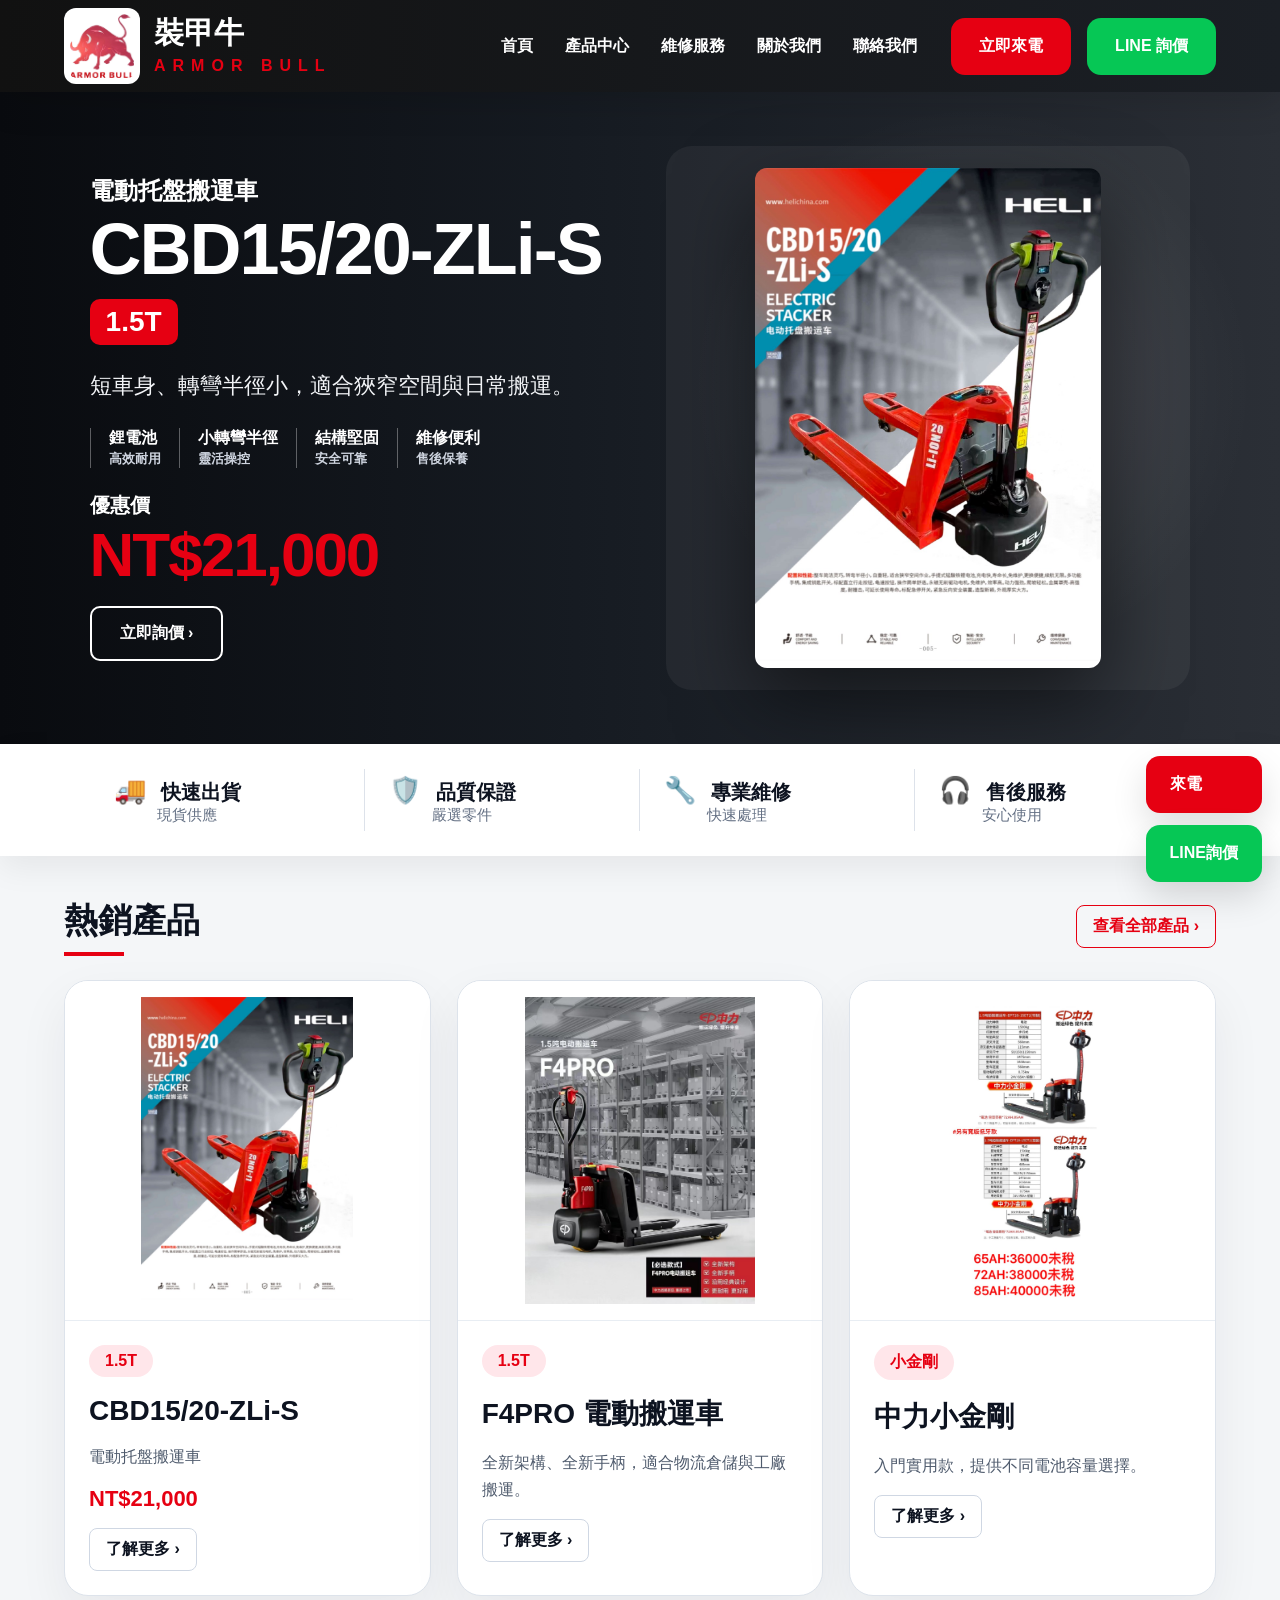
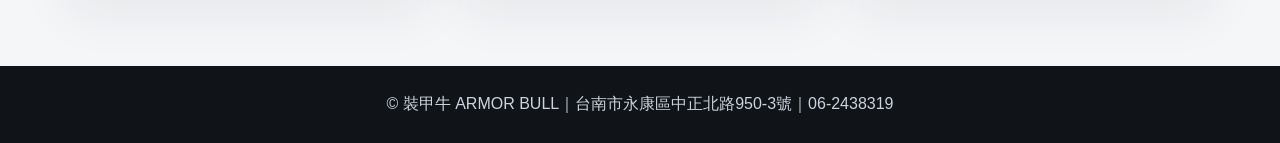
==== commit cc4f4752: "Add files via upload" ====
--- a/about.html
+++ b/about.html
@@ -1 +1,77 @@
-<!doctype html><html lang="zh-Hant"><head><meta charset="utf-8"><meta name="viewport" content="width=device-width,initial-scale=1"><title>關於我們｜裝甲牛 ARMOR BULL</title><link rel="stylesheet" href="css/style.css"></head><body><header class="site-header"><nav class="nav"><a class="brand" href="index.html"><img class="brand-logo" src="images/logo.jpg" alt="ARMOR BULL 裝甲牛 Logo"><div><div class="brand-title">裝甲牛</div><span class="brand-sub">ARMOR BULL</span></div></a><button class="mobile-toggle">☰</button><div class="menu"><a href="products.html">產品中心</a><a href="service.html">維修服務</a><a href="about.html">關於我們</a><a href="contact.html">聯絡我們</a><a class="btn btn-red" href="tel:062438319">立即來電</a><a class="btn btn-green" href="contact.html#line">LINE 詢價</a></div></nav></header><section class="page-hero"><div class="inner"><h1>關於裝甲牛</h1><p>專營電動油壓拖板車與搬運設備，重視耐用、效率與售後服務。</p></div></section><main class="section"><div class="banner"><div><h2>堅固・耐用・高效</h2><p class="lead">裝甲牛提供企業搬運設備銷售與維修支援，協助工廠、倉儲與物流現場提升搬運效率。</p></div><img src="images/logo.jpg" alt="裝甲牛Logo"></div></main><footer>裝甲牛 ARMOR BULL</footer><script src="js/main.js"></script></body></html>
+<!doctype html>
+<html lang="zh-Hant">
+<head>
+  <meta charset="utf-8">
+  <meta name="viewport" content="width=device-width, initial-scale=1">
+  <title>裝甲牛 ARMOR BULL｜專業電動搬運設備</title>
+  <meta name="description" content="裝甲牛專營電動油壓拖板車、電動搬運車、維修保養與售後服務。CBD15/20-ZLi-S 優惠價 NT$21,000。">
+  <link rel="stylesheet" href="css/style.css">
+</head>
+<body>
+<header class="topbar">
+  <a class="brand" href="index.html">
+    <img src="images/logo.jpg" alt="ARMOR BULL 裝甲牛 Logo">
+    <div><strong>裝甲牛</strong><span>ARMOR BULL</span></div>
+  </a>
+  <nav>
+    <a href="index.html">首頁</a>
+    <a href="products.html">產品中心</a>
+    <a href="service.html">維修服務</a>
+    <a href="about.html">關於我們</a>
+    <a href="contact.html">聯絡我們</a>
+  </nav>
+  <div class="actions"><a class="btn red" href="tel:062438319">立即來電</a><a class="btn green" href="#line">LINE 詢價</a></div>
+</header>
+
+<main>
+<section class="hero">
+  <div class="heroText">
+    <p class="eyebrow">電動托盤搬運車</p>
+    <h1>CBD15/20-ZLi-S</h1>
+    <span class="tag">1.5T</span>
+    <p class="lead">短車身、轉彎半徑小，適合狹窄空間與日常搬運。</p>
+    <div class="features">
+      <span>鋰電池<br><small>高效耐用</small></span>
+      <span>小轉彎半徑<br><small>靈活操控</small></span>
+      <span>結構堅固<br><small>安全可靠</small></span>
+      <span>維修便利<br><small>售後保養</small></span>
+    </div>
+    <div class="priceBox"><small>優惠價</small><b>NT$21,000</b></div>
+    <a class="outline" href="contact.html">立即詢價 ›</a>
+  </div>
+  <div class="heroImage">
+    <img src="images/cbd15-20-zlis.jpg" alt="CBD15/20-ZLi-S 電動托盤搬運車">
+  </div>
+</section>
+
+<section class="trust">
+  <div>🚚 <b>快速出貨</b><small>現貨供應</small></div>
+  <div>🛡️ <b>品質保證</b><small>嚴選零件</small></div>
+  <div>🔧 <b>專業維修</b><small>快速處理</small></div>
+  <div>🎧 <b>售後服務</b><small>安心使用</small></div>
+</section>
+
+<section class="section">
+  <div class="sectionTitle"><h2>熱銷產品</h2><a href="products.html">查看全部產品 ›</a></div>
+  <div class="grid">
+    <article class="card hot">
+      <div class="pic"><img src="images/cbd15-20-zlis.jpg" alt="CBD15/20-ZLi-S"></div>
+      <div class="info"><span class="tag small">1.5T</span><h3>CBD15/20-ZLi-S</h3><p>電動托盤搬運車</p><b class="price">NT$21,000</b><a href="contact.html">了解更多 ›</a></div>
+    </article>
+    <article class="card">
+      <div class="pic"><img src="images/f4pro.jpg" alt="F4PRO 電動搬運車"></div>
+      <div class="info"><span class="tag small">1.5T</span><h3>F4PRO 電動搬運車</h3><p>全新架構、全新手柄，適合物流倉儲與工廠搬運。</p><a href="products.html">了解更多 ›</a></div>
+    </article>
+    <article class="card">
+      <div class="pic"><img src="images/xiaojingang.jpg" alt="中力小金剛"></div>
+      <div class="info"><span class="tag small">小金剛</span><h3>中力小金剛</h3><p>入門實用款，提供不同電池容量選擇。</p><a href="products.html">了解更多 ›</a></div>
+    </article>
+  </div>
+</section>
+</main>
+
+<div class="float"><a class="red" href="tel:062438319">來電</a><a class="green" href="#line">LINE詢價</a></div>
+<footer>© 裝甲牛 ARMOR BULL｜台南市永康區中正北路950-3號｜06-2438319</footer>
+<script src="js/main.js"></script>
+</body>
+</html>
--- a/css/style.css
+++ b/css/style.css
@@ -1 +1 @@
-:root{--red:#e30613;--dark:#111318;--text:#20242b;--muted:#687080;--bg:#f6f7f9;--card:#fff;--line:#e7e9ee}*{box-sizing:border-box}html{scroll-behavior:smooth}body{margin:0;font-family:"Noto Sans TC","Microsoft JhengHei",Arial,sans-serif;color:var(--text);background:var(--bg);line-height:1.65}a{text-decoration:none;color:inherit}img{max-width:100%;display:block}.site-header{position:sticky;top:0;z-index:50;background:rgba(17,19,24,.96);backdrop-filter:blur(12px);box-shadow:0 8px 30px rgba(0,0,0,.18)}.nav{max-width:1180px;margin:auto;padding:14px 20px;display:flex;align-items:center;gap:28px}.brand{display:flex;align-items:center;gap:14px;min-width:260px}.brand-logo{width:94px;height:70px;object-fit:contain;background:#fff;border-radius:10px;padding:4px}.brand-title{color:white;font-size:28px;font-weight:900;line-height:1}.brand-sub{display:block;color:var(--red);font-size:13px;letter-spacing:6px;margin-top:9px}.menu{margin-left:auto;display:flex;align-items:center;gap:26px;color:#fff;font-weight:800}.menu a:hover{color:#ff404b}.btn{display:inline-flex;align-items:center;justify-content:center;border-radius:14px;padding:13px 22px;font-weight:900;border:0;cursor:pointer}.btn-red{background:var(--red);color:#fff;box-shadow:0 12px 28px rgba(227,6,19,.28)}.btn-outline{border:2px solid #fff;color:#fff}.btn-green{background:#05c45a;color:#fff}.hero{background:radial-gradient(circle at 78% 15%,rgba(227,6,19,.22),transparent 34%),linear-gradient(135deg,#111318,#050609 70%);color:white;overflow:hidden}.hero-inner{max-width:1180px;margin:auto;padding:72px 20px 58px;display:grid;grid-template-columns:1.05fr .95fr;gap:36px;align-items:center}.eyebrow{color:#ff4a54;font-weight:900;letter-spacing:4px}.hero h1{font-size:clamp(42px,6vw,78px);line-height:1.05;margin:14px 0 20px;font-weight:1000}.hero h1 span{color:#ff2835}.hero p{font-size:20px;color:#eef1f5;max-width:620px}.hero-actions{display:flex;gap:14px;margin:32px 0}.hero-stats{display:grid;grid-template-columns:repeat(4,1fr);gap:12px;margin-top:34px}.stat{background:rgba(255,255,255,.08);border:1px solid rgba(255,255,255,.12);border-radius:18px;padding:18px}.stat strong{font-size:24px;color:#fff}.stat small{display:block;color:#c8ced8}.hero-card{background:#fff;border-radius:28px;padding:20px;box-shadow:0 28px 80px rgba(0,0,0,.38)}.hero-card img{width:100%;height:auto;max-height:620px;object-fit:contain;border-radius:20px;background:#fff}.section{max-width:1180px;margin:auto;padding:72px 20px}.section-head{display:flex;align-items:end;justify-content:space-between;gap:18px;margin-bottom:26px}.section h2{font-size:38px;margin:0;font-weight:1000}.section .lead{color:var(--muted);max-width:620px}.grid{display:grid;grid-template-columns:repeat(3,1fr);gap:24px}.card{background:var(--card);border:1px solid var(--line);border-radius:24px;overflow:hidden;box-shadow:0 14px 40px rgba(20,24,30,.06)}.product-img-wrap{height:360px;background:#fff;display:flex;align-items:center;justify-content:center;padding:16px;border-bottom:1px solid var(--line)}.product-img-wrap img{width:100%;height:100%;object-fit:contain}.card-body{padding:24px}.tag{display:inline-flex;background:#ffe6e8;color:var(--red);font-weight:900;padding:6px 12px;border-radius:99px;margin-bottom:12px}.card h3{font-size:26px;margin:0 0 10px}.card p{color:#555e6d;margin:0 0 18px}.specs{display:grid;grid-template-columns:1fr 1fr;gap:10px}.specs div{background:#f5f6f8;border-radius:12px;padding:10px 12px;font-weight:800}.specs small{display:block;color:var(--muted);font-weight:700}.banner{background:#171a20;color:white;border-radius:30px;padding:36px;display:grid;grid-template-columns:1fr 360px;gap:24px;align-items:center}.banner img{width:100%;max-height:360px;object-fit:contain;background:white;border-radius:20px;padding:8px}.service-grid{display:grid;grid-template-columns:repeat(4,1fr);gap:16px}.service-item{background:#fff;border:1px solid var(--line);border-radius:20px;padding:24px}.service-item b{font-size:20px}.gallery{display:grid;grid-template-columns:repeat(2,1fr);gap:20px}.gallery figure{margin:0;background:#fff;border-radius:22px;border:1px solid var(--line);padding:14px}.gallery img{width:100%;height:auto;object-fit:contain;border-radius:16px}.contact-box{display:grid;grid-template-columns:1fr 360px;gap:28px;align-items:start}.contact-panel,.qr-panel{background:#fff;border:1px solid var(--line);border-radius:24px;padding:28px}.qr-panel img{width:100%;height:auto;object-fit:contain}.float-actions{position:fixed;right:18px;bottom:22px;z-index:60;display:flex;flex-direction:column;gap:10px}.float-actions a{border-radius:16px;padding:14px 18px;color:#fff;font-weight:900;box-shadow:0 12px 30px rgba(0,0,0,.18)}footer{background:#0d0f13;color:#cfd4dc;padding:30px 20px;text-align:center}.page-hero{background:#12151b;color:#fff;padding:60px 20px}.page-hero .inner{max-width:1180px;margin:auto}.page-hero h1{font-size:52px;margin:0 0 10px}.table-wrap{overflow:auto;background:white;border-radius:20px;border:1px solid var(--line)}table{width:100%;border-collapse:collapse;min-width:680px}th,td{padding:14px 16px;border-bottom:1px solid var(--line);text-align:left}th{background:#f1f2f5}.mobile-toggle{display:none;color:white;font-size:28px;margin-left:auto}@media(max-width:920px){.nav{flex-wrap:wrap}.mobile-toggle{display:block}.menu{display:none;width:100%;flex-direction:column;align-items:flex-start;margin-left:0;padding:12px 0}.menu.open{display:flex}.hero-inner,.grid,.banner,.contact-box{grid-template-columns:1fr}.hero-stats{grid-template-columns:repeat(2,1fr)}.service-grid{grid-template-columns:repeat(2,1fr)}.gallery{grid-template-columns:1fr}.brand{min-width:0}.brand-logo{width:76px;height:58px}.brand-title{font-size:24px}.product-img-wrap{height:auto;min-height:260px}.hero-card img{max-height:none}.section-head{display:block}}@media(max-width:560px){.hero-inner{padding-top:42px}.hero h1{font-size:44px}.hero-actions{flex-direction:column}.hero-stats,.service-grid{grid-template-columns:1fr}.section{padding:52px 16px}.float-actions{right:10px;bottom:14px}.brand-logo{width:64px;height:50px}.brand-title{font-size:21px}.brand-sub{font-size:11px;letter-spacing:3px}.page-hero h1{font-size:38px}}
+:root{--red:#e60012;--dark:#111418;--green:#06c755;--muted:#647084}*{box-sizing:border-box}body{margin:0;font-family:"Noto Sans TC","Microsoft JhengHei",Arial,sans-serif;background:#f4f6f8;color:#0d1320}a{text-decoration:none;color:inherit}.topbar{position:sticky;top:0;z-index:10;height:92px;background:linear-gradient(90deg,#111,#1b1f25);display:flex;align-items:center;padding:12px 5%;gap:34px;box-shadow:0 12px 35px #0002}.brand{display:flex;align-items:center;gap:14px;margin-right:auto}.brand img{width:76px;height:76px;object-fit:contain;background:#fff;border-radius:12px;padding:6px}.brand strong{display:block;color:white;font-size:30px;line-height:1}.brand span{display:block;color:var(--red);letter-spacing:7px;font-weight:800;margin-top:9px}nav{display:flex;gap:32px;color:white;font-weight:800}.actions{display:flex;gap:16px}.btn{color:#fff;font-weight:900;border-radius:14px;padding:18px 28px}.btn.red,.float .red{background:var(--red)}.btn.green,.float .green{background:var(--green)}.hero{min-height:560px;background:radial-gradient(circle at 76% 45%,#ffffff1a,transparent 27%),linear-gradient(90deg,#090b0f 0%,#161b22 45%,#2b2f36 100%);display:grid;grid-template-columns:1.02fr .98fr;gap:30px;padding:54px 7%;align-items:center;overflow:hidden}.heroText{color:white}.eyebrow{font-size:24px;font-weight:900;margin:0 0 8px}.hero h1{font-size:72px;line-height:.95;margin:0 0 16px;letter-spacing:-2px}.tag{display:inline-block;background:var(--red);color:white;border-radius:10px;padding:7px 16px;font-size:28px;font-weight:900}.tag.small{font-size:16px;background:#ffe6ea;color:var(--red);border-radius:999px}.lead{font-size:22px;line-height:1.7;color:#f2f4f7}.features{display:flex;gap:18px;flex-wrap:wrap;margin:24px 0}.features span{border-left:1px solid #ffffff55;padding-left:18px;font-weight:900}.features small{color:#ced4df}.priceBox small{display:block;font-size:20px;font-weight:900;color:#fff}.priceBox b{display:block;font-size:62px;color:var(--red);letter-spacing:-2px}.outline{display:inline-block;border:2px solid #fff;color:white;border-radius:10px;padding:15px 28px;font-weight:900;margin-top:16px}.heroImage{background:#ffffff0d;border-radius:26px;padding:22px;display:flex;align-items:center;justify-content:center;min-height:420px}.heroImage img{max-width:100%;max-height:500px;width:auto;height:auto;object-fit:contain;border-radius:12px;box-shadow:0 30px 80px #0008}.trust{display:grid;grid-template-columns:repeat(4,1fr);background:white;padding:25px 7%;box-shadow:0 12px 30px #00000010}.trust div{font-size:26px;border-right:1px solid #dde2ea;padding:6px 24px}.trust div:last-child{border-right:0}.trust b{font-size:20px;margin-left:8px}.trust small{display:block;color:var(--muted);font-size:15px;margin-left:43px}.section{padding:42px 5% 70px}.sectionTitle{display:flex;justify-content:space-between;align-items:center;margin-bottom:24px}.sectionTitle h2{font-size:34px;margin:0}.sectionTitle h2:after{content:"";display:block;width:60px;height:4px;background:var(--red);margin-top:8px}.sectionTitle a{border:1px solid var(--red);color:var(--red);padding:10px 16px;border-radius:8px;font-weight:900}.grid{display:grid;grid-template-columns:repeat(3,1fr);gap:26px}.card{background:#fff;border:1px solid #dde3eb;border-radius:24px;overflow:hidden;box-shadow:0 20px 50px #18203310}.pic{height:340px;background:#fff;display:flex;align-items:center;justify-content:center;padding:16px;border-bottom:1px solid #e8edf3}.pic img{max-width:100%;max-height:100%;width:auto;height:auto;object-fit:contain}.info{padding:24px}.info h3{font-size:28px;margin:18px 0 10px}.info p{color:#4f5b6d;line-height:1.7}.price{display:block;color:var(--red);font-size:22px;margin:10px 0 16px}.info a{display:inline-block;border:1px solid #cfd7e3;border-radius:8px;padding:10px 16px;font-weight:800}.float{position:fixed;right:18px;bottom:18px;z-index:20;display:flex;flex-direction:column;gap:12px}.float a{color:white;font-weight:900;padding:18px 24px;border-radius:14px;box-shadow:0 15px 35px #0002}footer{text-align:center;padding:28px;background:#101318;color:#cbd3df}@media(max-width:980px){.topbar{height:auto;flex-wrap:wrap}.actions{margin-left:auto}nav{order:3;width:100%;overflow:auto}.hero{grid-template-columns:1fr;padding:36px 5%}.hero h1{font-size:46px}.priceBox b{font-size:42px}.trust,.grid{grid-template-columns:1fr}.trust div{border-right:0;border-bottom:1px solid #dde2ea}.pic{height:280px}.brand strong{font-size:24px}.brand img{width:64px;height:64px}}
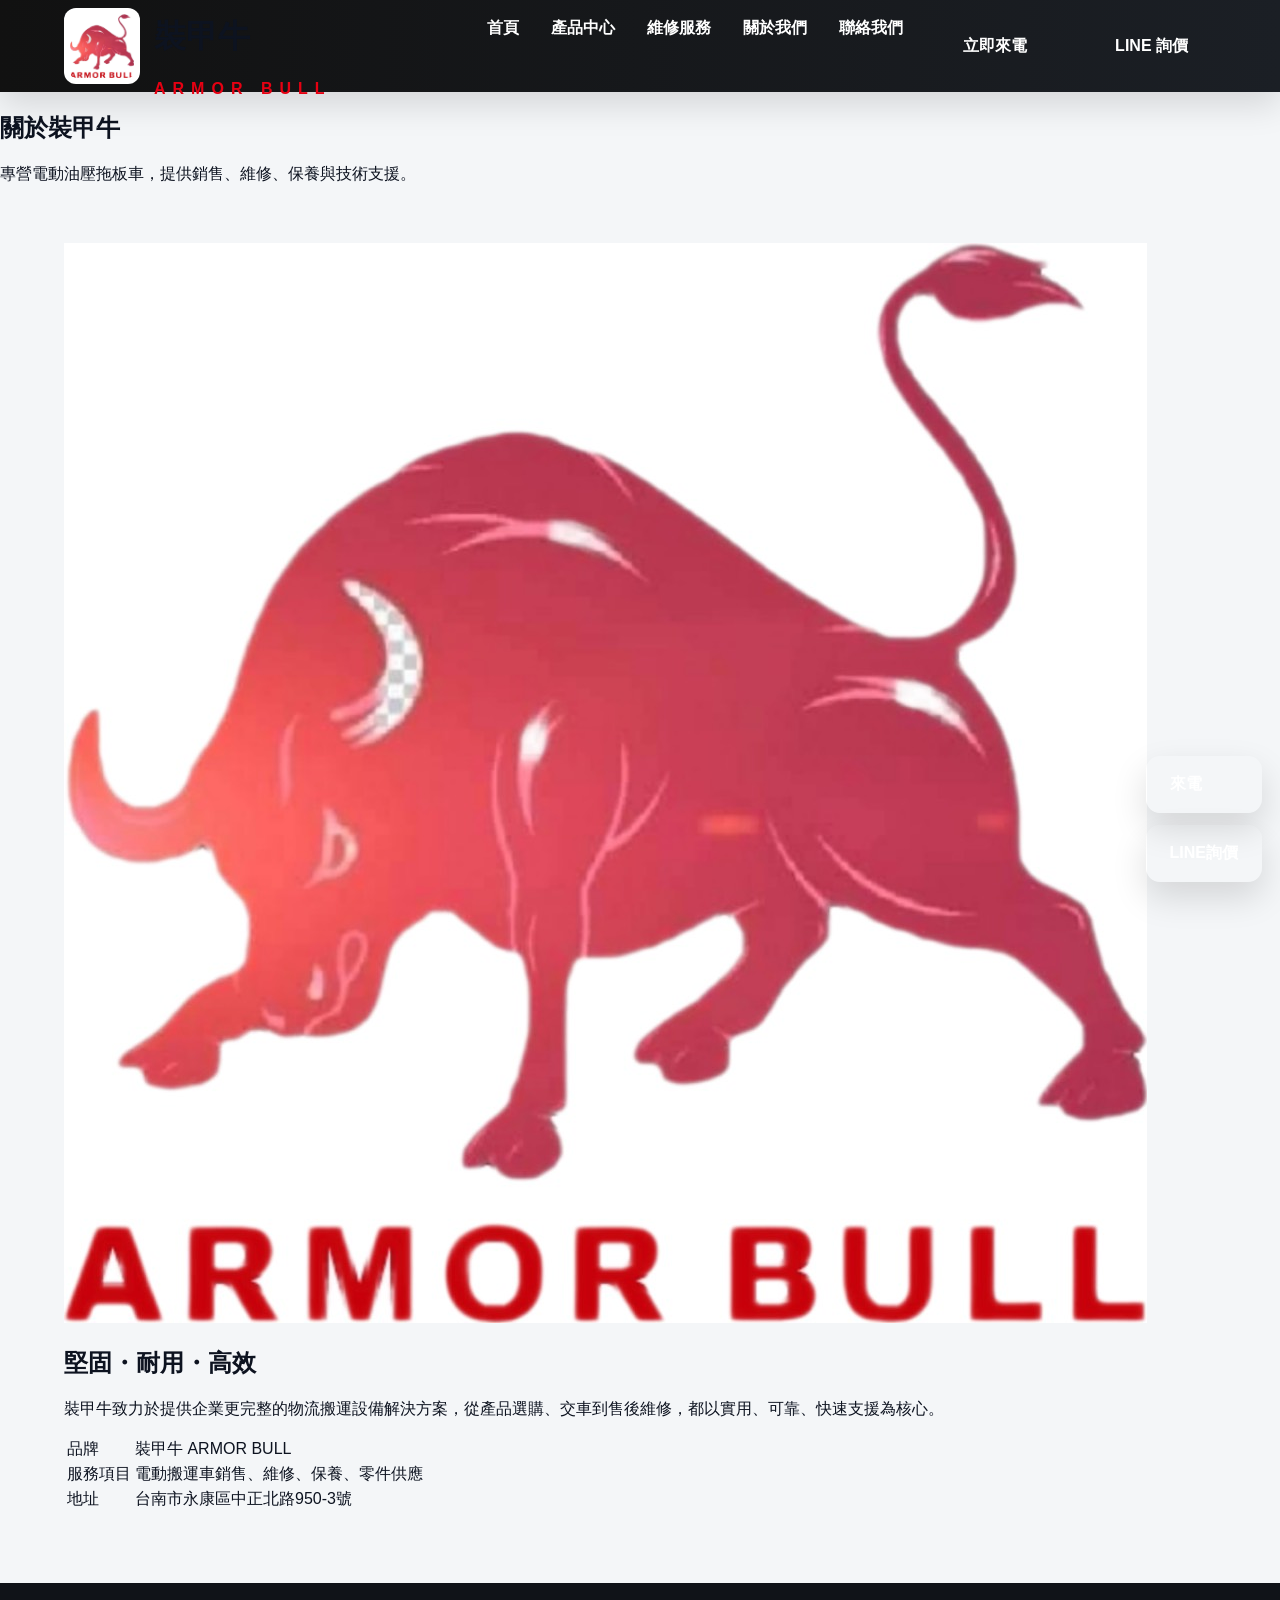
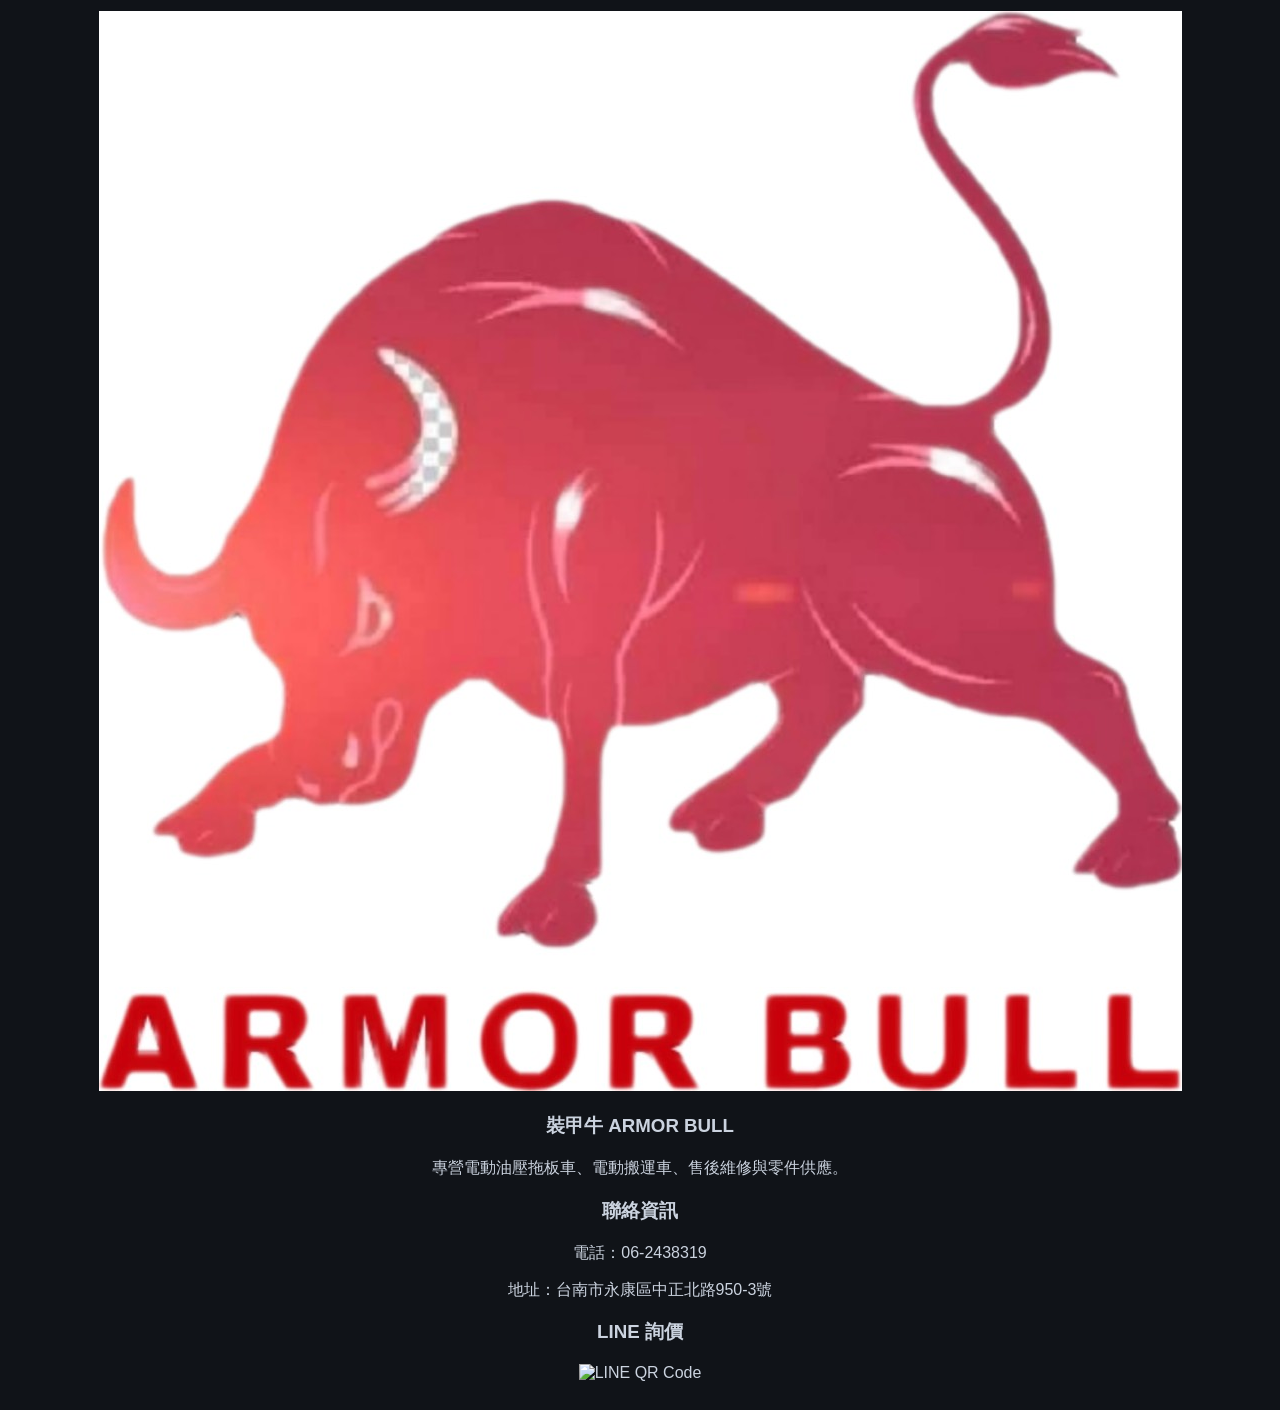
==== commit 07fec429: "Add files via upload" ====
--- a/about.html
+++ b/about.html
@@ -1,77 +1 @@
-<!doctype html>
-<html lang="zh-Hant">
-<head>
-  <meta charset="utf-8">
-  <meta name="viewport" content="width=device-width, initial-scale=1">
-  <title>裝甲牛 ARMOR BULL｜專業電動搬運設備</title>
-  <meta name="description" content="裝甲牛專營電動油壓拖板車、電動搬運車、維修保養與售後服務。CBD15/20-ZLi-S 優惠價 NT$21,000。">
-  <link rel="stylesheet" href="css/style.css">
-</head>
-<body>
-<header class="topbar">
-  <a class="brand" href="index.html">
-    <img src="images/logo.jpg" alt="ARMOR BULL 裝甲牛 Logo">
-    <div><strong>裝甲牛</strong><span>ARMOR BULL</span></div>
-  </a>
-  <nav>
-    <a href="index.html">首頁</a>
-    <a href="products.html">產品中心</a>
-    <a href="service.html">維修服務</a>
-    <a href="about.html">關於我們</a>
-    <a href="contact.html">聯絡我們</a>
-  </nav>
-  <div class="actions"><a class="btn red" href="tel:062438319">立即來電</a><a class="btn green" href="#line">LINE 詢價</a></div>
-</header>
-
-<main>
-<section class="hero">
-  <div class="heroText">
-    <p class="eyebrow">電動托盤搬運車</p>
-    <h1>CBD15/20-ZLi-S</h1>
-    <span class="tag">1.5T</span>
-    <p class="lead">短車身、轉彎半徑小，適合狹窄空間與日常搬運。</p>
-    <div class="features">
-      <span>鋰電池<br><small>高效耐用</small></span>
-      <span>小轉彎半徑<br><small>靈活操控</small></span>
-      <span>結構堅固<br><small>安全可靠</small></span>
-      <span>維修便利<br><small>售後保養</small></span>
-    </div>
-    <div class="priceBox"><small>優惠價</small><b>NT$21,000</b></div>
-    <a class="outline" href="contact.html">立即詢價 ›</a>
-  </div>
-  <div class="heroImage">
-    <img src="images/cbd15-20-zlis.jpg" alt="CBD15/20-ZLi-S 電動托盤搬運車">
-  </div>
-</section>
-
-<section class="trust">
-  <div>🚚 <b>快速出貨</b><small>現貨供應</small></div>
-  <div>🛡️ <b>品質保證</b><small>嚴選零件</small></div>
-  <div>🔧 <b>專業維修</b><small>快速處理</small></div>
-  <div>🎧 <b>售後服務</b><small>安心使用</small></div>
-</section>
-
-<section class="section">
-  <div class="sectionTitle"><h2>熱銷產品</h2><a href="products.html">查看全部產品 ›</a></div>
-  <div class="grid">
-    <article class="card hot">
-      <div class="pic"><img src="images/cbd15-20-zlis.jpg" alt="CBD15/20-ZLi-S"></div>
-      <div class="info"><span class="tag small">1.5T</span><h3>CBD15/20-ZLi-S</h3><p>電動托盤搬運車</p><b class="price">NT$21,000</b><a href="contact.html">了解更多 ›</a></div>
-    </article>
-    <article class="card">
-      <div class="pic"><img src="images/f4pro.jpg" alt="F4PRO 電動搬運車"></div>
-      <div class="info"><span class="tag small">1.5T</span><h3>F4PRO 電動搬運車</h3><p>全新架構、全新手柄，適合物流倉儲與工廠搬運。</p><a href="products.html">了解更多 ›</a></div>
-    </article>
-    <article class="card">
-      <div class="pic"><img src="images/xiaojingang.jpg" alt="中力小金剛"></div>
-      <div class="info"><span class="tag small">小金剛</span><h3>中力小金剛</h3><p>入門實用款，提供不同電池容量選擇。</p><a href="products.html">了解更多 ›</a></div>
-    </article>
-  </div>
-</section>
-</main>
-
-<div class="float"><a class="red" href="tel:062438319">來電</a><a class="green" href="#line">LINE詢價</a></div>
-<footer>© 裝甲牛 ARMOR BULL｜台南市永康區中正北路950-3號｜06-2438319</footer>
-<script src="js/main.js"></script>
-</body>
-</html>
+<!doctype html><html lang="zh-Hant"><head><meta charset="utf-8"><meta name="viewport" content="width=device-width,initial-scale=1"><title>關於我們｜裝甲牛 ARMOR BULL</title><meta name="description" content="裝甲牛 ARMOR BULL，專營電動拖板車、電動搬運車與維修服務。"><link rel="stylesheet" href="css/style.css"></head><body><header class="topbar"><a class="brand" href="index.html"><img src="images/logo.jpg" alt="ARMOR BULL 裝甲牛 Logo"><div><h1>裝甲牛</h1><span>ARMOR BULL</span></div></a><nav class="nav"><a href="index.html">首頁</a><a href="products.html">產品中心</a><a href="service.html">維修服務</a><a href="about.html">關於我們</a><a href="contact.html">聯絡我們</a><a class="btn btn-red" href="tel:062438319">立即來電</a><a class="btn btn-green" href="contact.html#line">LINE 詢價</a></nav></header><section class="page-hero"><h2>關於裝甲牛</h2><p>專營電動油壓拖板車，提供銷售、維修、保養與技術支援。</p></section><section class="section"><div class="product-detail"><div><img src="images/logo.jpg" alt="裝甲牛 Logo"></div><div><h2>堅固・耐用・高效</h2><p>裝甲牛致力於提供企業更完整的物流搬運設備解決方案，從產品選購、交車到售後維修，都以實用、可靠、快速支援為核心。</p><table class="specs"><tr><td>品牌</td><td>裝甲牛 ARMOR BULL</td></tr><tr><td>服務項目</td><td>電動搬運車銷售、維修、保養、零件供應</td></tr><tr><td>地址</td><td>台南市永康區中正北路950-3號</td></tr></table></div></div></section><div class="float"><a class="btn-red" href="tel:062438319">來電</a><a class="btn-green" href="contact.html#line">LINE詢價</a></div><footer class="footer"><div><img src="images/logo.jpg" alt="裝甲牛"><h3>裝甲牛 ARMOR BULL</h3><p class="muted">專營電動油壓拖板車、電動搬運車、售後維修與零件供應。</p></div><div><h3>聯絡資訊</h3><p>電話：06-2438319</p><p>地址：台南市永康區中正北路950-3號</p></div><div id="line"><h3>LINE 詢價</h3><img class="qr" src="images/lineqr.jpg" alt="LINE QR Code"></div></footer><script src="js/main.js"></script></body></html>
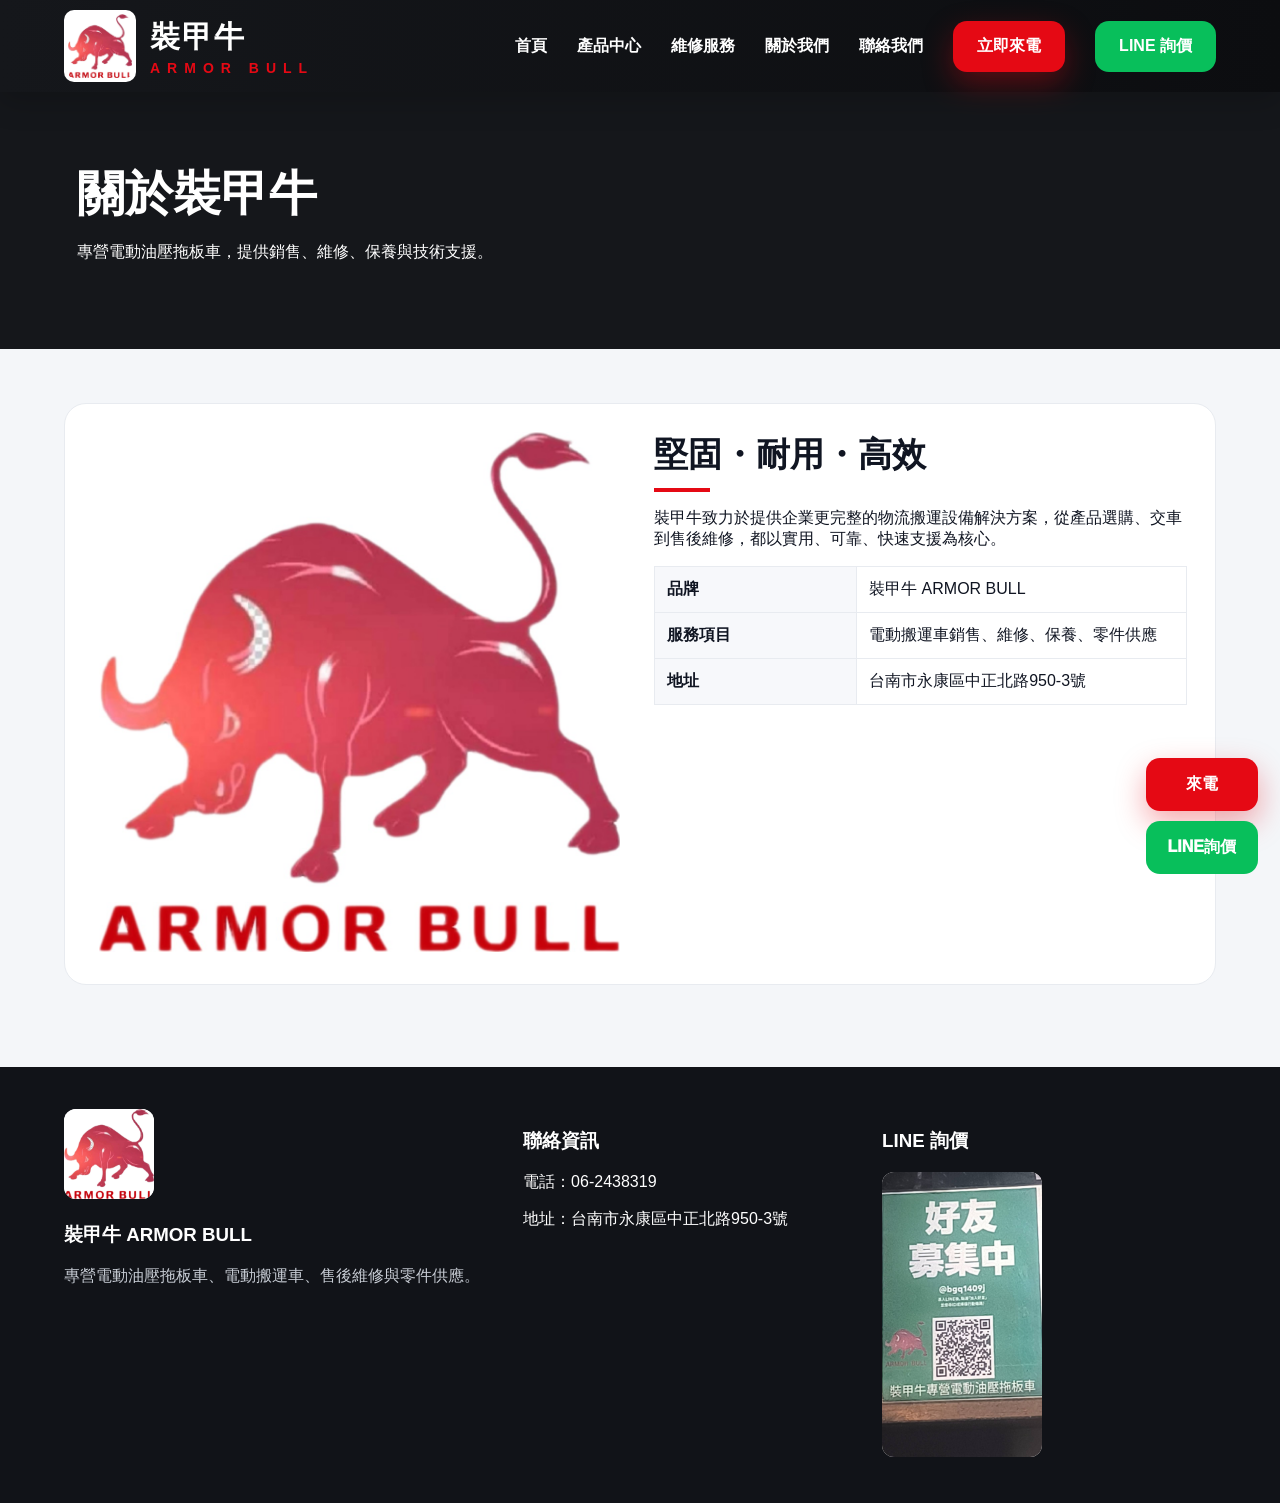
==== commit 5940fc88: "Add files via upload" ====
--- a/about.html
+++ b/about.html
@@ -1 +1 @@
-<!doctype html><html lang="zh-Hant"><head><meta charset="utf-8"><meta name="viewport" content="width=device-width,initial-scale=1"><title>關於我們｜裝甲牛 ARMOR BULL</title><meta name="description" content="裝甲牛 ARMOR BULL，專營電動拖板車、電動搬運車與維修服務。"><link rel="stylesheet" href="css/style.css"></head><body><header class="topbar"><a class="brand" href="index.html"><img src="images/logo.jpg" alt="ARMOR BULL 裝甲牛 Logo"><div><h1>裝甲牛</h1><span>ARMOR BULL</span></div></a><nav class="nav"><a href="index.html">首頁</a><a href="products.html">產品中心</a><a href="service.html">維修服務</a><a href="about.html">關於我們</a><a href="contact.html">聯絡我們</a><a class="btn btn-red" href="tel:062438319">立即來電</a><a class="btn btn-green" href="contact.html#line">LINE 詢價</a></nav></header><section class="page-hero"><h2>關於裝甲牛</h2><p>專營電動油壓拖板車，提供銷售、維修、保養與技術支援。</p></section><section class="section"><div class="product-detail"><div><img src="images/logo.jpg" alt="裝甲牛 Logo"></div><div><h2>堅固・耐用・高效</h2><p>裝甲牛致力於提供企業更完整的物流搬運設備解決方案，從產品選購、交車到售後維修，都以實用、可靠、快速支援為核心。</p><table class="specs"><tr><td>品牌</td><td>裝甲牛 ARMOR BULL</td></tr><tr><td>服務項目</td><td>電動搬運車銷售、維修、保養、零件供應</td></tr><tr><td>地址</td><td>台南市永康區中正北路950-3號</td></tr></table></div></div></section><div class="float"><a class="btn-red" href="tel:062438319">來電</a><a class="btn-green" href="contact.html#line">LINE詢價</a></div><footer class="footer"><div><img src="images/logo.jpg" alt="裝甲牛"><h3>裝甲牛 ARMOR BULL</h3><p class="muted">專營電動油壓拖板車、電動搬運車、售後維修與零件供應。</p></div><div><h3>聯絡資訊</h3><p>電話：06-2438319</p><p>地址：台南市永康區中正北路950-3號</p></div><div id="line"><h3>LINE 詢價</h3><img class="qr" src="images/lineqr.jpg" alt="LINE QR Code"></div></footer><script src="js/main.js"></script></body></html>+<!doctype html><html lang="zh-Hant"><head><meta charset="utf-8"><meta name="viewport" content="width=device-width,initial-scale=1"><title>關於我們｜裝甲牛 ARMOR BULL</title><meta name="description" content="裝甲牛 ARMOR BULL，專營電動拖板車、電動搬運車與維修服務。"><link rel="stylesheet" href="css/style.css"></head><body><header class="topbar"><a class="brand" href="index.html"><img src="images/logo.jpg" onerror="this.onerror=null;this.src='logo.jpg'" alt="ARMOR BULL 裝甲牛 Logo"><div><h1>裝甲牛</h1><span>ARMOR BULL</span></div></a><nav class="nav"><a href="index.html">首頁</a><a href="products.html">產品中心</a><a href="service.html">維修服務</a><a href="about.html">關於我們</a><a href="contact.html">聯絡我們</a><a class="btn btn-red" href="tel:062438319">立即來電</a><a class="btn btn-green" href="contact.html#line">LINE 詢價</a></nav></header><section class="page-hero"><h2>關於裝甲牛</h2><p>專營電動油壓拖板車，提供銷售、維修、保養與技術支援。</p></section><section class="section"><div class="product-detail"><div><img src="images/logo.jpg" onerror="this.onerror=null;this.src='logo.jpg'" alt="裝甲牛 Logo"></div><div><h2>堅固・耐用・高效</h2><p>裝甲牛致力於提供企業更完整的物流搬運設備解決方案，從產品選購、交車到售後維修，都以實用、可靠、快速支援為核心。</p><table class="specs"><tr><td>品牌</td><td>裝甲牛 ARMOR BULL</td></tr><tr><td>服務項目</td><td>電動搬運車銷售、維修、保養、零件供應</td></tr><tr><td>地址</td><td>台南市永康區中正北路950-3號</td></tr></table></div></div></section><div class="float"><a class="btn-red" href="tel:062438319">來電</a><a class="btn-green" href="contact.html#line">LINE詢價</a></div><footer class="footer"><div><img src="images/logo.jpg" onerror="this.onerror=null;this.src='logo.jpg'" alt="裝甲牛"><h3>裝甲牛 ARMOR BULL</h3><p class="muted">專營電動油壓拖板車、電動搬運車、售後維修與零件供應。</p></div><div><h3>聯絡資訊</h3><p>電話：06-2438319</p><p>地址：台南市永康區中正北路950-3號</p></div><div id="line"><h3>LINE 詢價</h3><img class="qr" src="images/lineqr.jpg" onerror="this.onerror=null;this.src='lineqr.jpg'" alt="LINE QR Code"></div></footer><script src="js/main.js"></script></body></html>
--- a/css/style.css
+++ b/css/style.css
@@ -1 +1,8 @@
-:root{--red:#e60012;--dark:#111418;--green:#06c755;--muted:#647084}*{box-sizing:border-box}body{margin:0;font-family:"Noto Sans TC","Microsoft JhengHei",Arial,sans-serif;background:#f4f6f8;color:#0d1320}a{text-decoration:none;color:inherit}.topbar{position:sticky;top:0;z-index:10;height:92px;background:linear-gradient(90deg,#111,#1b1f25);display:flex;align-items:center;padding:12px 5%;gap:34px;box-shadow:0 12px 35px #0002}.brand{display:flex;align-items:center;gap:14px;margin-right:auto}.brand img{width:76px;height:76px;object-fit:contain;background:#fff;border-radius:12px;padding:6px}.brand strong{display:block;color:white;font-size:30px;line-height:1}.brand span{display:block;color:var(--red);letter-spacing:7px;font-weight:800;margin-top:9px}nav{display:flex;gap:32px;color:white;font-weight:800}.actions{display:flex;gap:16px}.btn{color:#fff;font-weight:900;border-radius:14px;padding:18px 28px}.btn.red,.float .red{background:var(--red)}.btn.green,.float .green{background:var(--green)}.hero{min-height:560px;background:radial-gradient(circle at 76% 45%,#ffffff1a,transparent 27%),linear-gradient(90deg,#090b0f 0%,#161b22 45%,#2b2f36 100%);display:grid;grid-template-columns:1.02fr .98fr;gap:30px;padding:54px 7%;align-items:center;overflow:hidden}.heroText{color:white}.eyebrow{font-size:24px;font-weight:900;margin:0 0 8px}.hero h1{font-size:72px;line-height:.95;margin:0 0 16px;letter-spacing:-2px}.tag{display:inline-block;background:var(--red);color:white;border-radius:10px;padding:7px 16px;font-size:28px;font-weight:900}.tag.small{font-size:16px;background:#ffe6ea;color:var(--red);border-radius:999px}.lead{font-size:22px;line-height:1.7;color:#f2f4f7}.features{display:flex;gap:18px;flex-wrap:wrap;margin:24px 0}.features span{border-left:1px solid #ffffff55;padding-left:18px;font-weight:900}.features small{color:#ced4df}.priceBox small{display:block;font-size:20px;font-weight:900;color:#fff}.priceBox b{display:block;font-size:62px;color:var(--red);letter-spacing:-2px}.outline{display:inline-block;border:2px solid #fff;color:white;border-radius:10px;padding:15px 28px;font-weight:900;margin-top:16px}.heroImage{background:#ffffff0d;border-radius:26px;padding:22px;display:flex;align-items:center;justify-content:center;min-height:420px}.heroImage img{max-width:100%;max-height:500px;width:auto;height:auto;object-fit:contain;border-radius:12px;box-shadow:0 30px 80px #0008}.trust{display:grid;grid-template-columns:repeat(4,1fr);background:white;padding:25px 7%;box-shadow:0 12px 30px #00000010}.trust div{font-size:26px;border-right:1px solid #dde2ea;padding:6px 24px}.trust div:last-child{border-right:0}.trust b{font-size:20px;margin-left:8px}.trust small{display:block;color:var(--muted);font-size:15px;margin-left:43px}.section{padding:42px 5% 70px}.sectionTitle{display:flex;justify-content:space-between;align-items:center;margin-bottom:24px}.sectionTitle h2{font-size:34px;margin:0}.sectionTitle h2:after{content:"";display:block;width:60px;height:4px;background:var(--red);margin-top:8px}.sectionTitle a{border:1px solid var(--red);color:var(--red);padding:10px 16px;border-radius:8px;font-weight:900}.grid{display:grid;grid-template-columns:repeat(3,1fr);gap:26px}.card{background:#fff;border:1px solid #dde3eb;border-radius:24px;overflow:hidden;box-shadow:0 20px 50px #18203310}.pic{height:340px;background:#fff;display:flex;align-items:center;justify-content:center;padding:16px;border-bottom:1px solid #e8edf3}.pic img{max-width:100%;max-height:100%;width:auto;height:auto;object-fit:contain}.info{padding:24px}.info h3{font-size:28px;margin:18px 0 10px}.info p{color:#4f5b6d;line-height:1.7}.price{display:block;color:var(--red);font-size:22px;margin:10px 0 16px}.info a{display:inline-block;border:1px solid #cfd7e3;border-radius:8px;padding:10px 16px;font-weight:800}.float{position:fixed;right:18px;bottom:18px;z-index:20;display:flex;flex-direction:column;gap:12px}.float a{color:white;font-weight:900;padding:18px 24px;border-radius:14px;box-shadow:0 15px 35px #0002}footer{text-align:center;padding:28px;background:#101318;color:#cbd3df}@media(max-width:980px){.topbar{height:auto;flex-wrap:wrap}.actions{margin-left:auto}nav{order:3;width:100%;overflow:auto}.hero{grid-template-columns:1fr;padding:36px 5%}.hero h1{font-size:46px}.priceBox b{font-size:42px}.trust,.grid{grid-template-columns:1fr}.trust div{border-right:0;border-bottom:1px solid #dde2ea}.pic{height:280px}.brand strong{font-size:24px}.brand img{width:64px;height:64px}}
+:root{--red:#e50914;--dark:#111318;--text:#101522;--muted:#606b7a;--line:#e8ebf0;--green:#08bf5b}*{box-sizing:border-box}body{margin:0;font-family:'Noto Sans TC','Microsoft JhengHei',Arial,sans-serif;color:var(--text);background:#f4f6f9}a{text-decoration:none;color:inherit}.topbar{position:sticky;top:0;z-index:50;background:linear-gradient(90deg,#15171b,#0c0d10);height:92px;display:flex;align-items:center;justify-content:space-between;padding:0 5%;box-shadow:0 10px 30px rgba(0,0,0,.18)}.brand{display:flex;align-items:center;gap:14px}.brand img{width:72px;height:72px;object-fit:contain;background:#fff;border-radius:10px;padding:4px}.brand h1{margin:0;color:#fff;font-size:30px;letter-spacing:2px}.brand span{display:block;color:var(--red);letter-spacing:7px;font-weight:800;font-size:14px;margin-top:2px}.nav{display:flex;align-items:center;gap:30px;color:#fff;font-weight:800}.nav a:hover{color:#ff3d46}.btn{display:inline-flex;align-items:center;justify-content:center;gap:8px;padding:15px 24px;border-radius:14px;font-weight:900}.btn-red{background:var(--red);color:#fff;box-shadow:0 12px 30px rgba(229,9,20,.35)}.btn-green{background:var(--green);color:#fff}.btn-outline{border:2px solid #fff;color:#fff}.hero{min-height:560px;background:radial-gradient(circle at 75% 45%,rgba(255,255,255,.24),transparent 28%),linear-gradient(90deg,rgba(0,0,0,.94),rgba(0,0,0,.65),rgba(0,0,0,.85)),url('../images/cbd.jpg') center/cover no-repeat;display:grid;grid-template-columns:1.05fr .95fr;align-items:center;padding:58px 7%;color:#fff;gap:28px}.hero h2{font-size:64px;line-height:1;margin:10px 0;font-weight:1000;letter-spacing:1px}.hero .eyebrow{font-size:25px;font-weight:900}.tag{display:inline-block;background:var(--red);color:#fff;border-radius:8px;padding:5px 14px;font-weight:1000;font-size:30px}.hero p{font-size:22px;line-height:1.7;color:#f4f4f4}.price small{display:block;font-size:18px;margin-bottom:4px}.price strong{font-size:64px;color:var(--red);font-weight:1000;letter-spacing:1px}.features{display:flex;flex-wrap:wrap;gap:18px;margin:24px 0}.features div{border-left:1px solid rgba(255,255,255,.3);padding-left:15px;font-weight:800}.hero-img{background:rgba(255,255,255,.96);border-radius:28px;padding:18px;box-shadow:0 25px 80px rgba(0,0,0,.35)}.hero-img img{width:100%;max-height:430px;object-fit:contain;display:block}.service-strip{display:grid;grid-template-columns:repeat(4,1fr);background:#fff;padding:24px 7%;gap:20px;border-bottom:1px solid var(--line)}.service-strip div{display:flex;gap:14px;align-items:center;justify-content:center;border-right:1px solid var(--line)}.service-strip div:last-child{border-right:none}.icon{width:48px;height:48px;border-radius:50%;background:var(--red);color:#fff;display:grid;place-items:center;font-size:22px}.strip-title{font-weight:1000;font-size:20px}.section{padding:54px 5%}.section-head{display:flex;justify-content:space-between;align-items:end;margin-bottom:26px}.section h2{font-size:34px;margin:0}.section h2:after{content:'';display:block;width:56px;height:4px;background:var(--red);margin-top:10px}.grid{display:grid;grid-template-columns:repeat(4,1fr);gap:22px}.card{background:#fff;border:1px solid var(--line);border-radius:18px;overflow:hidden;box-shadow:0 12px 30px rgba(20,35,60,.06);transition:.25s}.card:hover{transform:translateY(-5px);box-shadow:0 20px 50px rgba(20,35,60,.12)}.pic{height:260px;background:#fff;display:flex;align-items:center;justify-content:center;padding:14px;border-bottom:1px solid var(--line)}.pic img{width:100%;height:100%;object-fit:contain;display:block}.card-body{padding:20px}.badge{display:inline-block;background:#ffe8ec;color:var(--red);border-radius:18px;padding:7px 12px;font-weight:900;margin-bottom:10px}.card h3{font-size:22px;margin:8px 0}.card p{color:var(--muted);line-height:1.6}.card .money{color:var(--red);font-size:22px;font-weight:1000;margin:10px 0}.mini-btn{display:inline-block;border:1px solid #ccd2dc;border-radius:8px;padding:10px 16px;font-weight:800;margin-top:8px}.product-detail{display:grid;grid-template-columns:1fr 1fr;gap:28px;background:#fff;border-radius:22px;padding:28px;margin-bottom:28px;border:1px solid var(--line)}.product-detail img{width:100%;max-height:520px;object-fit:contain;background:#fff}.specs{border-collapse:collapse;width:100%;margin-top:15px}.specs td{border:1px solid var(--line);padding:12px}.specs td:first-child{font-weight:900;background:#f7f8fb;width:38%}.float{position:fixed;right:22px;bottom:26px;z-index:60;display:grid;gap:10px}.float a{color:#fff;border-radius:14px;padding:16px 22px;font-weight:1000;text-align:center}.footer{background:#111318;color:#fff;padding:42px 5%;display:grid;grid-template-columns:1.3fr 1fr 1fr;gap:25px}.footer img{width:90px;height:90px;object-fit:contain;background:#fff;border-radius:12px}.muted{color:#c9ced6}.qr{width:160px!important;height:auto!important}.page-hero{padding:70px 6%;background:#15171b;color:#fff}.page-hero h2{font-size:48px;margin:0 0 12px}@media(max-width:980px){.topbar{height:auto;flex-wrap:wrap;padding:12px 4%;gap:12px}.nav{gap:14px;flex-wrap:wrap}.hero{grid-template-columns:1fr;padding:40px 5%}.hero h2{font-size:44px}.service-strip,.grid{grid-template-columns:repeat(2,1fr)}.product-detail{grid-template-columns:1fr}.footer{grid-template-columns:1fr}}@media(max-width:620px){.brand img{width:58px;height:58px}.brand h1{font-size:24px}.nav a{font-size:14px}.btn{padding:11px 14px}.hero h2{font-size:36px}.price strong{font-size:42px}.service-strip,.grid{grid-template-columns:1fr}.pic{height:240px}.float{right:12px;bottom:12px}.topbar{position:relative}}
+
+/* verified fix: no image crop + stable display */
+.brand img{object-fit:contain!important;background:#fff!important;}
+.pic img,.hero-img img,.product-detail img,.footer img,.qr{object-fit:contain!important;background:#fff!important;}
+.pic{display:flex!important;align-items:center!important;justify-content:center!important;background:#fff!important;}
+.card .pic img{max-width:100%!important;max-height:100%!important;width:auto!important;height:auto!important;}
+.hero-img img{width:100%!important;height:auto!important;}
